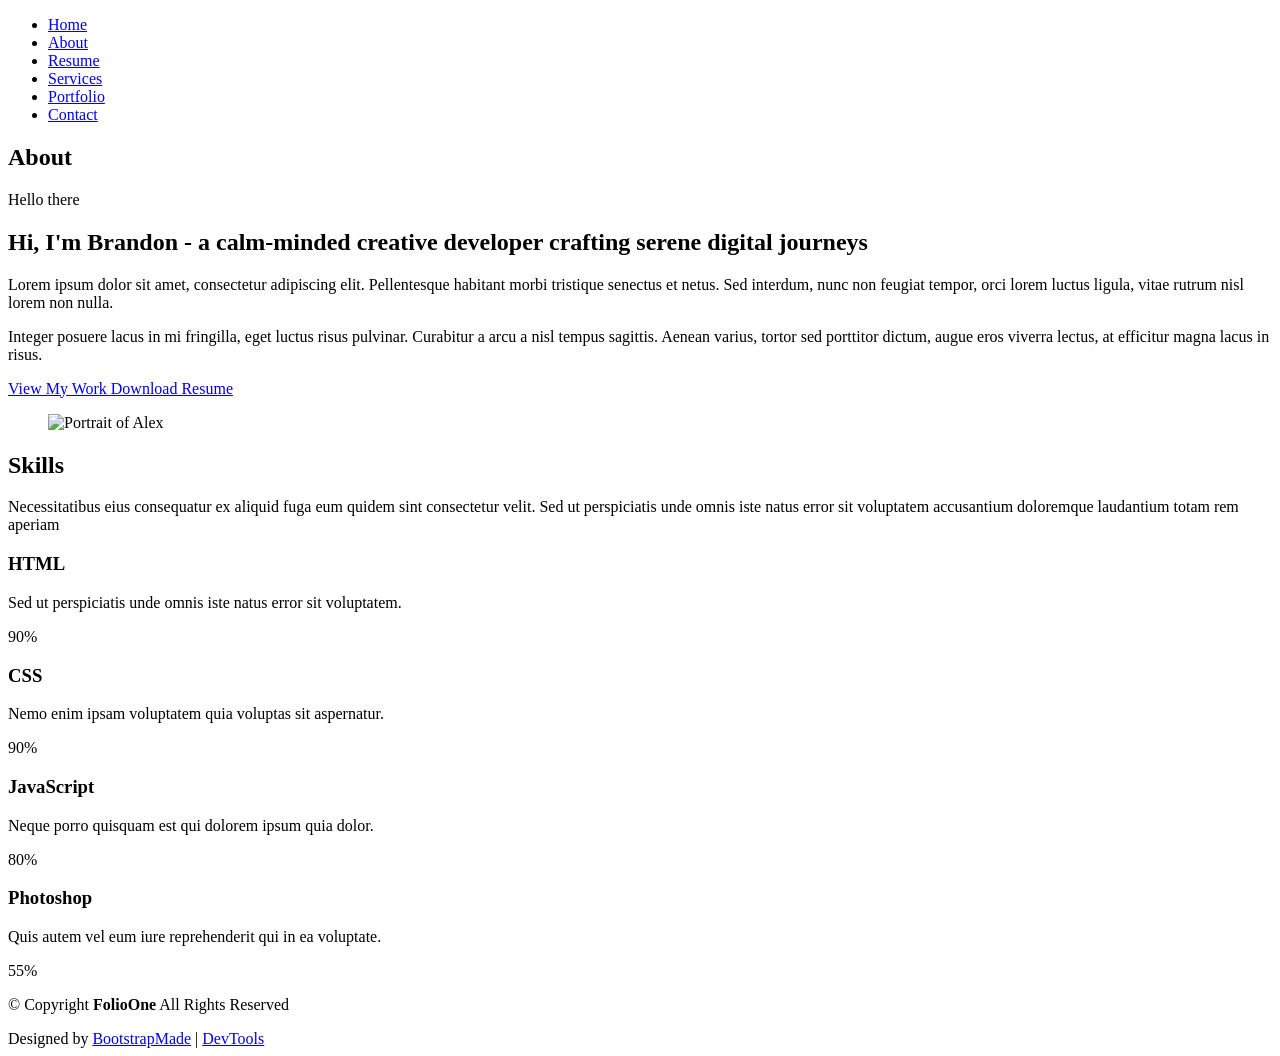
==== about.html @ fb16f042 "Main files" ====
<!DOCTYPE html>
<html lang="en">

<head>
  <meta charset="utf-8">
  <meta content="width=device-width, initial-scale=1.0" name="viewport">
  <title>About - FolioOne Bootstrap Template</title>
  <meta name="description" content="">
  <meta name="keywords" content="">

  <!-- Favicons -->
  <link href="assets/img/favicon.png" rel="icon">
  <link href="assets/img/apple-touch-icon.png" rel="apple-touch-icon">

  <!-- Fonts -->
  <link href="https://fonts.googleapis.com" rel="preconnect">
  <link href="https://fonts.gstatic.com" rel="preconnect" crossorigin>
  <link href="https://fonts.googleapis.com/css2?family=Roboto:ital,wght@0,100;0,300;0,400;0,500;0,700;0,900;1,100;1,300;1,400;1,500;1,700;1,900&family=Poppins:ital,wght@0,100;0,200;0,300;0,400;0,500;0,600;0,700;0,800;0,900;1,100;1,200;1,300;1,400;1,500;1,600;1,700;1,800;1,900&family=Raleway:ital,wght@0,100;0,200;0,300;0,400;0,500;0,600;0,700;0,800;0,900;1,100;1,200;1,300;1,400;1,500;1,600;1,700;1,800;1,900&display=swap" rel="stylesheet">

  <!-- Vendor CSS Files -->
  <link href="assets/vendor/bootstrap/css/bootstrap.min.css" rel="stylesheet">
  <link href="assets/vendor/bootstrap-icons/bootstrap-icons.css" rel="stylesheet">
  <link href="assets/vendor/aos/aos.css" rel="stylesheet">
  <link href="assets/vendor/swiper/swiper-bundle.min.css" rel="stylesheet">
  <link href="assets/vendor/glightbox/css/glightbox.min.css" rel="stylesheet">

  <!-- Main CSS File -->
  <link href="assets/css/main.css" rel="stylesheet">

  <!-- =======================================================
  * Template Name: FolioOne
  * Template URL: https://bootstrapmade.com/folioone-bootstrap-portfolio-website-template/
  * Updated: Aug 23 2025 with Bootstrap v5.3.7
  * Author: BootstrapMade.com
  * License: https://bootstrapmade.com/license/
  ======================================================== -->
</head>

<body class="about-page">

  <header id="header" class="header d-flex align-items-center light-background sticky-top">
    <div class="container position-relative d-flex align-items-center justify-content-between">

      <!-- <a href="index.html" class="logo d-flex align-items-center me-auto me-xl-0">
      <img src="assets/img/logo.webp" alt="">
      <h1 class="sitename">FolioOne</h1> 
    </a> -->

      <nav id="navmenu" class="navmenu">
        <ul>
          <li><a href="index.html">Home</a></li>
          <li><a href="about.html" class="active">About</a></li>
          <li><a href="resume.html">Resume</a></li>
          <li><a href="services.html">Services</a></li>
          <li><a href="portfolio.html">Portfolio</a></li>
          <li><a href="contact.html">Contact</a></li>
        </ul>
        <i class="mobile-nav-toggle d-xl-none bi bi-list"></i>
      </nav>

      <div class="header-social-links">
        <a href="#" class="twitter"><i class="bi bi-twitter-x"></i></a>
        <a href="#" class="facebook"><i class="bi bi-facebook"></i></a>
        <a href="#" class="instagram"><i class="bi bi-instagram"></i></a>
        <a href="#" class="linkedin"><i class="bi bi-linkedin"></i></a>
      </div>

    </div>
  </header>

  <main class="main">

    <!-- About Section -->
    <section id="about" class="about section">

      <!-- Section Title -->
      <div class="container section-title" data-aos="fade-up">
        <h2>About</h2>
      </div><!-- End Section Title -->

      <div class="container" data-aos="fade-up" data-aos-delay="100">

        <!-- Intro + Photo -->
        <div class="row align-items-center justify-content-between gy-5 mb-5">
          <div class="col-lg-7" data-aos="fade-right" data-aos-delay="150">
            <div class="intro-content">
              <span class="eyebrow">Hello there</span>
              <h2 class="headline">Hi, I'm Brandon - a calm-minded creative developer crafting serene digital journeys</h2>
              <p class="lead">
                Lorem ipsum dolor sit amet, consectetur adipiscing elit. Pellentesque habitant morbi tristique senectus et netus. Sed interdum, nunc non feugiat tempor, orci lorem luctus ligula, vitae rutrum nisl lorem non nulla.
              </p>
              <p>
                Integer posuere lacus in mi fringilla, eget luctus risus pulvinar. Curabitur a arcu a nisl tempus sagittis. Aenean varius, tortor sed porttitor dictum, augue eros viverra lectus, at efficitur magna lacus in risus.
              </p>

              <div class="cta-group">
                <a href="#portfolio" class="btn-ghost">
                  View My Work <i class="bi bi-arrow-up-right"></i>
                </a>
                <a href="#" class="link-underline">
                  Download Resume <i class="bi bi-download"></i>
                </a>
              </div>
            </div>
          </div>

          <div class="col-lg-5" data-aos="zoom-in" data-aos-delay="250">
            <figure class="profile-figure text-center text-lg-end">
              <img src="assets/img/profile/profile-square-11.webp" alt="Portrait of Alex" class="img-fluid profile-photo">
            </figure>
          </div>
        </div>
        <!-- End Intro + Photo -->
      </div>
    </section><!-- /About Section -->

    <!-- Skills Section -->
    <section id="skills" class="skills section">

      <!-- Section Title -->
      <div class="container section-title" data-aos="fade-up">
        <h2>Skills</h2>
        <p>Necessitatibus eius consequatur ex aliquid fuga eum quidem sint consectetur velit. Sed ut perspiciatis unde omnis iste natus error sit voluptatem accusantium doloremque laudantium totam rem aperiam</p>
      </div><!-- End Section Title -->

      <div class="container" data-aos="fade-up" data-aos-delay="100">

        <div class="row g-4 skills-animation">

          <div class="col-md-6 col-lg-3" data-aos="fade-up" data-aos-delay="100">
            <div class="skill-box">
              <h3>HTML</h3>
              <p>Sed ut perspiciatis unde omnis iste natus error sit voluptatem.</p>
              <span class="text-end d-block">90%</span>
              <div class="progress">
                <div class="progress-bar" role="progressbar" aria-valuenow="90" aria-valuemin="0" aria-valuemax="100"></div>
              </div>
            </div>
          </div>

          <div class="col-md-6 col-lg-3" data-aos="fade-up" data-aos-delay="200">
            <div class="skill-box">
              <h3>CSS</h3>
              <p>Nemo enim ipsam voluptatem quia voluptas sit aspernatur.</p>
              <span class="text-end d-block">90%</span>
              <div class="progress">
                <div class="progress-bar" role="progressbar" aria-valuenow="95" aria-valuemin="0" aria-valuemax="100"></div>
              </div>
            </div>
          </div>

          <div class="col-md-6 col-lg-3" data-aos="fade-up" data-aos-delay="300">
            <div class="skill-box">
              <h3>JavaScript</h3>
              <p>Neque porro quisquam est qui dolorem ipsum quia dolor.</p>
              <span class="text-end d-block">80%</span>
              <div class="progress">
                <div class="progress-bar" role="progressbar" aria-valuenow="80" aria-valuemin="0" aria-valuemax="100"></div>
              </div>
            </div>
          </div>

          <div class="col-md-6 col-lg-3" data-aos="fade-up" data-aos-delay="400">
            <div class="skill-box">
              <h3>Photoshop</h3>
              <p>Quis autem vel eum iure reprehenderit qui in ea voluptate.</p>
              <span class="text-end d-block">55%</span>
              <div class="progress">
                <div class="progress-bar" role="progressbar" aria-valuenow="55" aria-valuemin="0" aria-valuemax="100">
                </div>
              </div>
            </div>
          </div>

        </div>

      </div>

    </section><!-- /Skills Section -->
  </main>

  <footer id="footer" class="footer">

    <div class="container">
      <div class="copyright text-center ">
        <p>© <span>Copyright</span> <strong class="px-1 sitename">FolioOne</strong> <span>All Rights Reserved<br></span></p>
      </div>
      <div class="social-links d-flex justify-content-center">
        <a href=""><i class="bi bi-twitter-x"></i></a>
        <a href=""><i class="bi bi-facebook"></i></a>
        <a href=""><i class="bi bi-instagram"></i></a>
        <a href=""><i class="bi bi-linkedin"></i></a>
      </div>
      <div class="credits">
        <!-- All the links in the footer should remain intact. -->
        <!-- You can delete the links only if you've purchased the pro version. -->
        <!-- Licensing information: https://bootstrapmade.com/license/ -->
        <!-- Purchase the pro version with working PHP/AJAX contact form: [buy-url] -->
        Designed by <a href="https://bootstrapmade.com/">BootstrapMade</a> | <a href="https://bootstrapmade.com/tools/">DevTools</a>
      </div>
    </div>

  </footer>

  <!-- Scroll Top -->
  <a href="#" id="scroll-top" class="scroll-top d-flex align-items-center justify-content-center"><i class="bi bi-arrow-up-short"></i></a>

  <!-- Preloader -->
  <div id="preloader"></div>

  <!-- Vendor JS Files -->
  <script src="assets/vendor/bootstrap/js/bootstrap.bundle.min.js"></script>
  <script src="assets/vendor/php-email-form/validate.js"></script>
  <script src="assets/vendor/aos/aos.js"></script>
  <script src="assets/vendor/typed.js/typed.umd.js"></script>
  <script src="assets/vendor/waypoints/noframework.waypoints.js"></script>
  <script src="assets/vendor/purecounter/purecounter_vanilla.js"></script>
  <script src="assets/vendor/swiper/swiper-bundle.min.js"></script>
  <script src="assets/vendor/imagesloaded/imagesloaded.pkgd.min.js"></script>
  <script src="assets/vendor/isotope-layout/isotope.pkgd.min.js"></script>
  <script src="assets/vendor/glightbox/js/glightbox.min.js"></script>

  <!-- Main JS File -->
  <script src="assets/js/main.js"></script>

</body>

</html>
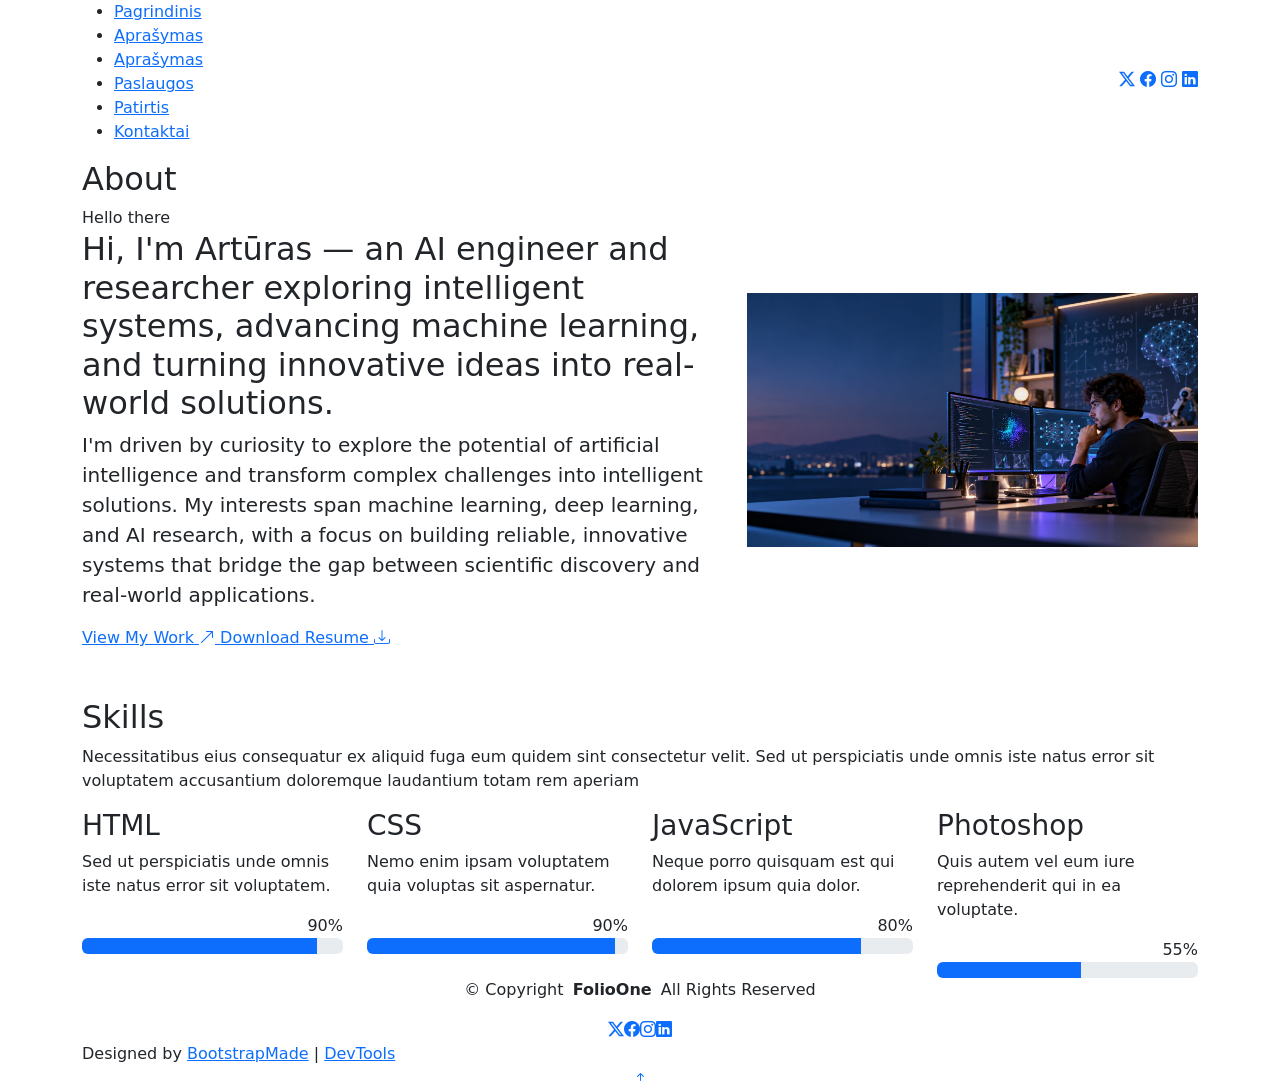
==== commit 95cc4d7c: "about page" ====
--- a/about.html
+++ b/about.html
@@ -48,12 +48,12 @@
 
       <nav id="navmenu" class="navmenu">
         <ul>
-          <li><a href="index.html">Home</a></li>
-          <li><a href="about.html" class="active">About</a></li>
-          <li><a href="resume.html">Resume</a></li>
-          <li><a href="services.html">Services</a></li>
-          <li><a href="portfolio.html">Portfolio</a></li>
-          <li><a href="contact.html">Contact</a></li>
+          <li><a href="index.html">Pagrindinis</a></li>
+          <li><a href="about.html" class="active">Aprašymas</a></li>
+          <li><a href="resume.html">Aprašymas</a></li>
+          <li><a href="services.html">Paslaugos</a></li>
+          <li><a href="portfolio.html">Patirtis</a></li>
+          <li><a href="contact.html">Kontaktai</a></li>
         </ul>
         <i class="mobile-nav-toggle d-xl-none bi bi-list"></i>
       </nav>
@@ -85,12 +85,11 @@
           <div class="col-lg-7" data-aos="fade-right" data-aos-delay="150">
             <div class="intro-content">
               <span class="eyebrow">Hello there</span>
-              <h2 class="headline">Hi, I'm Brandon - a calm-minded creative developer crafting serene digital journeys</h2>
+              <h2 class="headline">Hi, I'm Artūras — an AI engineer and researcher exploring intelligent systems, advancing machine learning, and turning innovative ideas into real-world solutions.</h2>
               <p class="lead">
-                Lorem ipsum dolor sit amet, consectetur adipiscing elit. Pellentesque habitant morbi tristique senectus et netus. Sed interdum, nunc non feugiat tempor, orci lorem luctus ligula, vitae rutrum nisl lorem non nulla.
+                I'm driven by curiosity to explore the potential of artificial intelligence and transform complex challenges into intelligent solutions. My interests span machine learning, deep learning, and AI research, with a focus on building reliable, innovative systems that bridge the gap between scientific discovery and real-world applications.
               </p>
               <p>
-                Integer posuere lacus in mi fringilla, eget luctus risus pulvinar. Curabitur a arcu a nisl tempus sagittis. Aenean varius, tortor sed porttitor dictum, augue eros viverra lectus, at efficitur magna lacus in risus.
               </p>
 
               <div class="cta-group">
@@ -106,7 +105,7 @@
 
           <div class="col-lg-5" data-aos="zoom-in" data-aos-delay="250">
             <figure class="profile-figure text-center text-lg-end">
-              <img src="assets/img/profile/profile-square-11.webp" alt="Portrait of Alex" class="img-fluid profile-photo">
+              <img src="/assets/img/profile/a127290f-d6c8-45a0-8082-aaf39cd51b80.png" alt="Portrait of Alex" class="img-fluid profile-photo">
             </figure>
           </div>
         </div>
--- a/assets/css/main.css
+++ b/assets/css/main.css
@@ -0,0 +1,2855 @@
+/**
+* Template Name: FolioOne
+* Template URL: https://bootstrapmade.com/folioone-bootstrap-portfolio-website-template/
+* Updated: Aug 23 2025 with Bootstrap v5.3.7
+* Author: BootstrapMade.com
+* License: https://bootstrapmade.com/license/
+*/
+
+/*--------------------------------------------------------------
+# Font & Color Variables
+# Help: https://bootstrapmade.com/color-system/
+--------------------------------------------------------------*/
+/* Fonts */
+:root {
+  --default-font: "Roboto",  system-ui, -apple-system, "Segoe UI", Roboto, "Helvetica Neue", Arial, "Noto Sans", "Liberation Sans", sans-serif, "Apple Color Emoji", "Segoe UI Emoji", "Segoe UI Symbol", "Noto Color Emoji";
+  --heading-font: "Raleway",  sans-serif;
+  --nav-font: "Poppins",  sans-serif;
+}
+
+/* Global Colors - The following color variables are used throughout the website. Updating them here will change the color scheme of the entire website */
+:root { 
+  --background-color: #101a20; /* Background color for the entire website, including individual sections */
+  --default-color: #e7f2f7; /* Default color used for the majority of the text content across the entire website */
+  --heading-color: #ffffff; /* Color for headings, subheadings and title throughout the website */
+  --accent-color: #1387c1; /* Accent color that represents your brand on the website. It's used for buttons, links, and other elements that need to stand out */
+  --surface-color: #141f26; /* The surface color is used as a background of boxed elements within sections, such as cards, icon boxes, or other elements that require a visual separation from the global background. */
+  --contrast-color: #ffffff; /* Contrast color for text, ensuring readability against backgrounds of accent, heading, or default colors. */
+}
+
+/* Nav Menu Colors - The following color variables are used specifically for the navigation menu. They are separate from the global colors to allow for more customization options */
+:root {
+  --nav-color: #ffffff;  /* The default color of the main navmenu links */
+  --nav-hover-color: #1387c1; /* Applied to main navmenu links when they are hovered over or active */
+  --nav-mobile-background-color: #213642; /* Used as the background color for mobile navigation menu */
+  --nav-dropdown-background-color: #051117; /* Used as the background color for dropdown items that appear when hovering over primary navigation items */
+  --nav-dropdown-color: #e7f2f7; /* Used for navigation links of the dropdown items in the navigation menu. */
+  --nav-dropdown-hover-color: #1387c1; /* Similar to --nav-hover-color, this color is applied to dropdown navigation links when they are hovered over. */
+}
+
+/* Color Presets - These classes override global colors when applied to any section or element, providing reuse of the sam color scheme. */
+
+.light-background {
+  --background-color: #142027;
+  --surface-color: #325264;
+}
+
+.dark-background {
+  --background-color: #0b1419;
+  --default-color: #ffffff;
+  --heading-color: #ffffff;
+  --surface-color: #252525;
+  --contrast-color: #ffffff;
+}
+
+/* Smooth scroll */
+:root {
+  scroll-behavior: smooth;
+}
+
+/*--------------------------------------------------------------
+# General Styling & Shared Classes
+--------------------------------------------------------------*/
+body {
+  color: var(--default-color);
+  background-color: var(--background-color);
+  font-family: var(--default-font);
+}
+
+a {
+  color: var(--accent-color);
+  text-decoration: none;
+  transition: 0.3s;
+}
+
+a:hover {
+  color: color-mix(in srgb, var(--accent-color), transparent 25%);
+  text-decoration: none;
+}
+
+h1,
+h2,
+h3,
+h4,
+h5,
+h6 {
+  color: var(--heading-color);
+  font-family: var(--heading-font);
+}
+
+/* PHP Email Form Messages
+------------------------------*/
+.php-email-form .error-message {
+  display: none;
+  background: #df1529;
+  color: #ffffff;
+  text-align: left;
+  padding: 15px;
+  margin-bottom: 24px;
+  font-weight: 600;
+}
+
+.php-email-form .sent-message {
+  display: none;
+  color: #ffffff;
+  background: #059652;
+  text-align: center;
+  padding: 15px;
+  margin-bottom: 24px;
+  font-weight: 600;
+}
+
+.php-email-form .loading {
+  display: none;
+  background: var(--surface-color);
+  text-align: center;
+  padding: 15px;
+  margin-bottom: 24px;
+}
+
+.php-email-form .loading:before {
+  content: "";
+  display: inline-block;
+  border-radius: 50%;
+  width: 24px;
+  height: 24px;
+  margin: 0 10px -6px 0;
+  border: 3px solid var(--accent-color);
+  border-top-color: var(--surface-color);
+  animation: php-email-form-loading 1s linear infinite;
+}
+
+@keyframes php-email-form-loading {
+  0% {
+    transform: rotate(0deg);
+  }
+
+  100% {
+    transform: rotate(360deg);
+  }
+}
+
+/*--------------------------------------------------------------
+# Global Header
+--------------------------------------------------------------*/
+.header {
+  --background-color: rgba(255, 255, 255, 0);
+  color: var(--default-color);
+  background-color: var(--background-color);
+  padding: 15px 0;
+  transition: all 0.5s;
+  z-index: 997;
+  border-bottom: 1px solid color-mix(in srgb, var(--default-color), transparent 92%);
+}
+
+.header .logo {
+  line-height: 1;
+}
+
+.header .logo img {
+  max-height: 36px;
+  margin-right: 8px;
+}
+
+.header .logo h1 {
+  font-size: 32px;
+  margin: 0;
+  font-weight: 400;
+  color: var(--heading-color);
+}
+
+.header .header-social-links {
+  padding-right: 15px;
+}
+
+.header .header-social-links a {
+  color: color-mix(in srgb, var(--default-color), transparent 40%);
+  padding-left: 6px;
+  display: inline-block;
+  transition: 0.3s;
+  font-size: 16px;
+}
+
+.header .header-social-links a:hover {
+  color: var(--default-color);
+}
+
+.header .header-social-links a i {
+  line-height: 0px;
+}
+
+@media (max-width: 1200px) {
+  .header .logo {
+    order: 1;
+  }
+
+  .header .header-social-links {
+    order: 2;
+  }
+
+  .header .navmenu {
+    order: 3;
+  }
+}
+
+/* Global Header on Scroll
+------------------------------*/
+.scrolled .header {
+  --background-color: rgba(16, 26, 32, 0.9);
+}
+
+/*--------------------------------------------------------------
+# Navigation Menu
+--------------------------------------------------------------*/
+/* Desktop Navigation */
+@media (min-width: 1200px) {
+  .navmenu {
+    padding: 0;
+  }
+
+  .navmenu ul {
+    margin: 0;
+    padding: 0;
+    display: flex;
+    list-style: none;
+    align-items: center;
+  }
+
+  .navmenu li {
+    position: relative;
+  }
+
+  .navmenu>ul>li {
+    white-space: nowrap;
+    padding: 15px 28px 15px 0;
+  }
+
+  .navmenu>ul>li:last-child {
+    padding-right: 0;
+  }
+
+  .navmenu a,
+  .navmenu a:focus {
+    color: var(--nav-color);
+    font-size: 15px;
+    padding: 0 2px;
+    font-family: var(--nav-font);
+    font-weight: 400;
+    display: flex;
+    align-items: center;
+    justify-content: space-between;
+    white-space: nowrap;
+    transition: 0.3s;
+    position: relative;
+  }
+
+  .navmenu a i,
+  .navmenu a:focus i {
+    font-size: 12px;
+    line-height: 0;
+    margin-left: 5px;
+    transition: 0.3s;
+  }
+
+  .navmenu>ul>li>a:before {
+    content: "";
+    position: absolute;
+    height: 2px;
+    bottom: -6px;
+    left: 0;
+    background-color: var(--nav-hover-color);
+    visibility: hidden;
+    width: 0px;
+    transition: all 0.3s ease-in-out 0s;
+  }
+
+  .navmenu a:hover:before,
+  .navmenu li:hover>a:before,
+  .navmenu .active:before {
+    visibility: visible;
+    width: 25px;
+  }
+
+  .navmenu li:hover>a,
+  .navmenu .active,
+  .navmenu .active:focus {
+    color: var(--nav-hover-color);
+  }
+
+  .navmenu .dropdown ul {
+    margin: 0;
+    padding: 10px 0;
+    background: var(--nav-dropdown-background-color);
+    display: block;
+    position: absolute;
+    visibility: hidden;
+    left: -5px;
+    top: 130%;
+    opacity: 0;
+    transition: 0.3s;
+    border-radius: 4px;
+    z-index: 99;
+    box-shadow: 0px 0px 30px rgba(0, 0, 0, 0.1);
+  }
+
+  .navmenu .dropdown ul li {
+    min-width: 200px;
+  }
+
+  .navmenu .dropdown ul a {
+    padding: 10px 20px;
+    font-size: 15px;
+    text-transform: none;
+    color: var(--nav-dropdown-color);
+  }
+
+  .navmenu .dropdown ul a i {
+    font-size: 12px;
+  }
+
+  .navmenu .dropdown ul a:hover,
+  .navmenu .dropdown ul .active:hover,
+  .navmenu .dropdown ul li:hover>a {
+    color: var(--nav-dropdown-hover-color);
+  }
+
+  .navmenu .dropdown:hover>ul {
+    opacity: 1;
+    top: 100%;
+    visibility: visible;
+  }
+
+  .navmenu .dropdown .dropdown ul {
+    top: 0;
+    left: -90%;
+    visibility: hidden;
+  }
+
+  .navmenu .dropdown .dropdown:hover>ul {
+    opacity: 1;
+    top: 0;
+    left: -100%;
+    visibility: visible;
+  }
+}
+
+/* Mobile Navigation */
+@media (max-width: 1199px) {
+  .mobile-nav-toggle {
+    color: var(--nav-color);
+    font-size: 28px;
+    line-height: 0;
+    margin-right: 10px;
+    cursor: pointer;
+    transition: color 0.3s;
+  }
+
+  .navmenu {
+    padding: 0;
+    z-index: 9997;
+  }
+
+  .navmenu ul {
+    display: none;
+    list-style: none;
+    position: absolute;
+    inset: 60px 20px 20px 20px;
+    padding: 10px 0;
+    margin: 0;
+    border-radius: 6px;
+    background-color: var(--nav-mobile-background-color);
+    border: 1px solid color-mix(in srgb, var(--default-color), transparent 90%);
+    box-shadow: none;
+    overflow-y: auto;
+    transition: 0.3s;
+    z-index: 9998;
+  }
+
+  .navmenu a,
+  .navmenu a:focus {
+    color: var(--nav-dropdown-color);
+    padding: 10px 20px;
+    font-family: var(--nav-font);
+    font-size: 17px;
+    font-weight: 500;
+    display: flex;
+    align-items: center;
+    justify-content: space-between;
+    white-space: nowrap;
+    transition: 0.3s;
+  }
+
+  .navmenu a i,
+  .navmenu a:focus i {
+    font-size: 12px;
+    line-height: 0;
+    margin-left: 5px;
+    width: 30px;
+    height: 30px;
+    display: flex;
+    align-items: center;
+    justify-content: center;
+    border-radius: 50%;
+    transition: 0.3s;
+    background-color: color-mix(in srgb, var(--accent-color), transparent 90%);
+  }
+
+  .navmenu a i:hover,
+  .navmenu a:focus i:hover {
+    background-color: var(--accent-color);
+    color: var(--contrast-color);
+  }
+
+  .navmenu a:hover,
+  .navmenu .active,
+  .navmenu .active:focus {
+    color: var(--nav-dropdown-hover-color);
+  }
+
+  .navmenu .active i,
+  .navmenu .active:focus i {
+    background-color: var(--accent-color);
+    color: var(--contrast-color);
+    transform: rotate(180deg);
+  }
+
+  .navmenu .dropdown ul {
+    position: static;
+    display: none;
+    z-index: 99;
+    padding: 10px 0;
+    margin: 10px 20px;
+    background-color: var(--nav-dropdown-background-color);
+    transition: all 0.5s ease-in-out;
+  }
+
+  .navmenu .dropdown ul ul {
+    background-color: rgba(33, 37, 41, 0.1);
+  }
+
+  .navmenu .dropdown>.dropdown-active {
+    display: block;
+    background-color: rgba(33, 37, 41, 0.03);
+  }
+
+  .mobile-nav-active {
+    overflow: hidden;
+  }
+
+  .mobile-nav-active .mobile-nav-toggle {
+    color: #fff;
+    position: absolute;
+    font-size: 32px;
+    top: 15px;
+    right: 15px;
+    margin-right: 0;
+    z-index: 9999;
+  }
+
+  .mobile-nav-active .navmenu {
+    position: fixed;
+    overflow: hidden;
+    inset: 0;
+    background: rgba(33, 37, 41, 0.8);
+    transition: 0.3s;
+  }
+
+  .mobile-nav-active .navmenu>ul {
+    display: block;
+  }
+}
+
+/*--------------------------------------------------------------
+# Global Footer
+--------------------------------------------------------------*/
+.footer {
+  color: var(--default-color);
+  background-color: var(--background-color);
+  font-size: 14px;
+  padding: 40px 0;
+  position: relative;
+  border-top: 1px solid color-mix(in srgb, var(--default-color), transparent 92%);
+}
+
+.footer .copyright p {
+  margin-bottom: 0;
+}
+
+.footer .social-links {
+  margin-top: 20px;
+}
+
+.footer .social-links a {
+  display: flex;
+  align-items: center;
+  justify-content: center;
+  width: 40px;
+  height: 40px;
+  border-radius: 50%;
+  border: 1px solid color-mix(in srgb, var(--default-color), transparent 50%);
+  font-size: 16px;
+  color: color-mix(in srgb, var(--default-color), transparent 50%);
+  margin: 0 5px;
+  transition: 0.3s;
+}
+
+.footer .social-links a:hover {
+  color: var(--accent-color);
+  border-color: var(--accent-color);
+}
+
+.footer .credits {
+  margin-top: 10px;
+  font-size: 13px;
+  text-align: center;
+}
+
+/*--------------------------------------------------------------
+# Preloader
+--------------------------------------------------------------*/
+#preloader {
+  position: fixed;
+  inset: 0;
+  z-index: 9999;
+  overflow: hidden;
+  background-color: var(--background-color);
+  transition: all 0.6s ease-out;
+  width: 100%;
+  height: 100vh;
+}
+
+#preloader:before,
+#preloader:after {
+  content: "";
+  position: absolute;
+  border: 4px solid var(--accent-color);
+  border-radius: 50%;
+  animation: animate-preloader 2s cubic-bezier(0, 0.2, 0.8, 1) infinite;
+}
+
+#preloader:after {
+  animation-delay: -0.5s;
+}
+
+@keyframes animate-preloader {
+  0% {
+    width: 10px;
+    height: 10px;
+    top: calc(50% - 5px);
+    left: calc(50% - 5px);
+    opacity: 1;
+  }
+
+  100% {
+    width: 72px;
+    height: 72px;
+    top: calc(50% - 36px);
+    left: calc(50% - 36px);
+    opacity: 0;
+  }
+}
+
+/*--------------------------------------------------------------
+# Scroll Top Button
+--------------------------------------------------------------*/
+.scroll-top {
+  position: fixed;
+  visibility: hidden;
+  opacity: 0;
+  right: 15px;
+  bottom: -15px;
+  z-index: 99999;
+  background-color: var(--accent-color);
+  width: 44px;
+  height: 44px;
+  border-radius: 50px;
+  transition: all 0.4s;
+}
+
+.scroll-top i {
+  font-size: 24px;
+  color: var(--contrast-color);
+  line-height: 0;
+}
+
+.scroll-top:hover {
+  background-color: color-mix(in srgb, var(--accent-color), transparent 20%);
+  color: var(--contrast-color);
+}
+
+.scroll-top.active {
+  visibility: visible;
+  opacity: 1;
+  bottom: 15px;
+}
+
+/*--------------------------------------------------------------
+# Disable aos animation delay on mobile devices
+--------------------------------------------------------------*/
+@media screen and (max-width: 768px) {
+  [data-aos-delay] {
+    transition-delay: 0 !important;
+  }
+}
+
+/*--------------------------------------------------------------
+# Global Page Titles & Breadcrumbs
+--------------------------------------------------------------*/
+.page-title {
+  color: var(--default-color);
+  background-color: var(--background-color);
+  position: relative;
+}
+
+.page-title .heading {
+  padding: 80px 0;
+  border-top: 1px solid color-mix(in srgb, var(--default-color), transparent 90%);
+}
+
+.page-title .heading h1 {
+  font-size: 38px;
+  font-weight: 700;
+}
+
+.page-title nav {
+  background-color: color-mix(in srgb, var(--default-color), transparent 96%);
+  padding: 20px 0;
+}
+
+.page-title nav ol {
+  display: flex;
+  flex-wrap: wrap;
+  list-style: none;
+  padding: 0;
+  margin: 0;
+  font-size: 16px;
+  font-weight: 400;
+}
+
+.page-title nav ol li+li {
+  padding-left: 10px;
+}
+
+.page-title nav ol li+li::before {
+  content: "/";
+  display: inline-block;
+  padding-right: 10px;
+  color: color-mix(in srgb, var(--default-color), transparent 70%);
+}
+
+/*--------------------------------------------------------------
+# Global Sections
+--------------------------------------------------------------*/
+section,
+.section {
+  color: var(--default-color);
+  background-color: var(--background-color);
+  padding: 60px 0;
+  scroll-margin-top: 100px;
+  overflow: clip;
+}
+
+@media (max-width: 1199px) {
+
+  section,
+  .section {
+    scroll-margin-top: 66px;
+  }
+}
+
+/*--------------------------------------------------------------
+# Global Section Titles
+--------------------------------------------------------------*/
+.section-title {
+  text-align: center;
+  padding-bottom: 60px;
+  position: relative;
+}
+
+.section-title h2 {
+  font-size: 3.5rem;
+  font-weight: 400;
+  line-height: 1.2;
+  color: var(--heading-color);
+  margin-bottom: 1.5rem;
+  letter-spacing: -1px;
+}
+
+@media (max-width: 768px) {
+  .section-title h2 {
+    font-size: 2.5rem;
+  }
+}
+
+.section-title p {
+  font-size: 1.125rem;
+  line-height: 1.8;
+  color: color-mix(in srgb, var(--default-color), transparent 25%);
+  max-width: 900px;
+  margin: 0 auto;
+  text-wrap: balance;
+}
+
+/*--------------------------------------------------------------
+# Hero Section
+--------------------------------------------------------------*/
+.hero {
+  padding: 80px 0;
+  min-height: 100vh;
+  display: flex;
+  align-items: center;
+}
+
+.hero .hero-content h1 {
+  font-size: 3.5rem;
+  font-weight: 700;
+  margin-bottom: 1rem;
+  line-height: 1.2;
+}
+
+.hero .hero-content h1 .highlight {
+  color: var(--accent-color);
+  position: relative;
+}
+
+.hero .hero-content h1 .highlight::after {
+  content: "";
+  position: absolute;
+  bottom: 0;
+  left: 0;
+  width: 100%;
+  height: 3px;
+  background: linear-gradient(90deg, var(--accent-color), color-mix(in srgb, var(--accent-color), transparent 50%));
+  border-radius: 2px;
+}
+
+@media (max-width: 768px) {
+  .hero .hero-content h1 {
+    font-size: 2.5rem;
+  }
+}
+
+.hero .hero-content h2 {
+  font-size: 1.5rem;
+  font-weight: 400;
+  margin-bottom: 2rem;
+  color: color-mix(in srgb, var(--default-color), transparent 20%);
+}
+
+.hero .hero-content h2 .typed {
+  color: var(--accent-color);
+  font-weight: 600;
+}
+
+@media (max-width: 768px) {
+  .hero .hero-content h2 {
+    font-size: 1.25rem;
+  }
+}
+
+.hero .hero-content p {
+  font-size: 1.1rem;
+  line-height: 1.6;
+  margin-bottom: 2.5rem;
+  color: color-mix(in srgb, var(--default-color), transparent 30%);
+}
+
+.hero .hero-actions {
+  display: flex;
+  gap: 1rem;
+  margin-bottom: 3rem;
+}
+
+.hero .hero-actions .btn {
+  padding: 12px 30px;
+  border-radius: 50px;
+  font-weight: 600;
+  text-decoration: none;
+  transition: all 0.3s ease;
+  border: 2px solid;
+}
+
+.hero .hero-actions .btn.btn-primary {
+  background: var(--accent-color);
+  color: var(--contrast-color);
+  border-color: var(--accent-color);
+}
+
+.hero .hero-actions .btn.btn-primary:hover {
+  background: color-mix(in srgb, var(--accent-color), black 15%);
+  border-color: color-mix(in srgb, var(--accent-color), black 15%);
+  transform: translateY(-2px);
+}
+
+.hero .hero-actions .btn.btn-outline {
+  background: transparent;
+  color: var(--accent-color);
+  border-color: var(--accent-color);
+}
+
+.hero .hero-actions .btn.btn-outline:hover {
+  transform: translateY(-2px);
+}
+
+@media (max-width: 576px) {
+  .hero .hero-actions {
+    flex-direction: column;
+  }
+
+  .hero .hero-actions .btn {
+    text-align: center;
+  }
+}
+
+.hero .social-links {
+  display: flex;
+  gap: 1rem;
+}
+
+.hero .social-links a {
+  width: 45px;
+  height: 45px;
+  background: var(--surface-color);
+  border-radius: 50%;
+  display: flex;
+  align-items: center;
+  justify-content: center;
+  color: var(--default-color);
+  font-size: 1.2rem;
+  transition: all 0.3s ease;
+}
+
+.hero .social-links a:hover {
+  background: var(--accent-color);
+  color: var(--contrast-color);
+  transform: translateY(-3px);
+  box-shadow: 0 8px 25px color-mix(in srgb, var(--accent-color), transparent 70%);
+}
+
+.hero .hero-image {
+  position: relative;
+}
+
+.hero .hero-image .image-wrapper {
+  position: relative;
+  max-width: 450px;
+  margin: 0 auto;
+}
+
+.hero .hero-image .image-wrapper img {
+  border-radius: 20px;
+  box-shadow: 0 5px 15px color-mix(in srgb, var(--default-color), transparent 95%);
+  transition: transform 0.3s ease;
+}
+
+.hero .hero-image .image-wrapper img:hover {
+  transform: scale(1.02);
+}
+
+.hero .hero-image .floating-elements {
+  position: absolute;
+  top: 0;
+  left: 0;
+  right: 0;
+  bottom: 0;
+  pointer-events: none;
+}
+
+.hero .hero-image .floating-elements .floating-card {
+  position: absolute;
+  background: var(--surface-color);
+  padding: 15px 20px;
+  border-radius: 15px;
+  box-shadow: 0 10px 30px color-mix(in srgb, var(--default-color), transparent 90%);
+  display: flex;
+  align-items: center;
+  gap: 10px;
+  font-weight: 600;
+  animation: float 3s ease-in-out infinite;
+}
+
+.hero .hero-image .floating-elements .floating-card i {
+  font-size: 1.5rem;
+  color: var(--accent-color);
+}
+
+.hero .hero-image .floating-elements .floating-card.design {
+  top: 10%;
+  right: -10%;
+  animation-delay: 0s;
+}
+
+.hero .hero-image .floating-elements .floating-card.code {
+  bottom: 30%;
+  left: -15%;
+  animation-delay: 1s;
+}
+
+.hero .hero-image .floating-elements .floating-card.creativity {
+  top: 60%;
+  right: -5%;
+  animation-delay: 2s;
+}
+
+@media (max-width: 992px) {
+  .hero .hero-image .floating-elements .floating-card {
+    display: none;
+  }
+}
+
+@keyframes float {
+
+  0%,
+  100% {
+    transform: translateY(0px);
+  }
+
+  50% {
+    transform: translateY(-10px);
+  }
+}
+
+@media (max-width: 992px) {
+  .hero .hero-content {
+    text-align: center;
+    margin-bottom: 3rem;
+  }
+}
+
+/*--------------------------------------------------------------
+# About Section
+--------------------------------------------------------------*/
+.about .intro-content .eyebrow {
+  display: inline-block;
+  letter-spacing: 0.12em;
+  text-transform: uppercase;
+  font-size: 12px;
+  color: color-mix(in srgb, var(--default-color), transparent 40%);
+  margin-bottom: 16px;
+}
+
+.about .intro-content .headline {
+  font-family: var(--heading-font);
+  font-weight: 300;
+  line-height: 1.2;
+  font-size: clamp(28px, 4vw, 44px);
+  margin: 0 0 24px 0;
+}
+
+.about .intro-content .lead {
+  font-size: 18px;
+  line-height: 1.8;
+  color: color-mix(in srgb, var(--default-color), transparent 10%);
+  margin-bottom: 24px;
+}
+
+.about .intro-content p {
+  line-height: 1.8;
+  margin-bottom: 24px;
+  color: color-mix(in srgb, var(--default-color), transparent 5%);
+}
+
+.about .intro-content .cta-group {
+  display: flex;
+  gap: 24px;
+  align-items: center;
+  margin-top: 24px;
+}
+
+.about .intro-content .cta-group .btn-ghost {
+  display: inline-flex;
+  align-items: center;
+  gap: 8px;
+  padding: 12px 18px;
+  border-radius: 6px;
+  color: var(--accent-color);
+  background: color-mix(in srgb, var(--accent-color), transparent 92%);
+  border: 1px solid color-mix(in srgb, var(--accent-color), transparent 70%);
+  transition: 0.3s ease-in-out;
+}
+
+.about .intro-content .cta-group .btn-ghost:hover,
+.about .intro-content .cta-group .btn-ghost:focus {
+  color: var(--contrast-color);
+  background: var(--accent-color);
+  border-color: var(--accent-color);
+  outline: none;
+  box-shadow: 0 0 0 3px color-mix(in srgb, var(--accent-color), transparent 70%);
+}
+
+.about .intro-content .cta-group .link-underline {
+  display: inline-flex;
+  align-items: center;
+  gap: 8px;
+  position: relative;
+  color: var(--accent-color);
+  padding-bottom: 4px;
+  transition: 0.3s ease-in-out;
+}
+
+.about .intro-content .cta-group .link-underline::after {
+  content: "";
+  position: absolute;
+  left: 0;
+  right: 0;
+  bottom: 0;
+  height: 1px;
+  background: color-mix(in srgb, var(--accent-color), transparent 40%);
+  transform: scaleX(0.4);
+  transform-origin: left;
+  transition: 0.3s ease-in-out;
+}
+
+.about .intro-content .cta-group .link-underline:hover,
+.about .intro-content .cta-group .link-underline:focus {
+  color: color-mix(in srgb, var(--accent-color), transparent 10%);
+  outline: none;
+}
+
+.about .intro-content .cta-group .link-underline:hover::after,
+.about .intro-content .cta-group .link-underline:focus::after {
+  transform: scaleX(1);
+}
+
+.about .profile-figure {
+  margin: 0;
+}
+
+.about .profile-figure .profile-photo {
+  width: 88%;
+  max-width: 440px;
+  border-radius: 18px;
+  box-shadow: 0 10px 30px color-mix(in srgb, var(--default-color), transparent 92%);
+  transform: translateY(0);
+  transition: transform 0.3s ease-in-out;
+}
+
+.about .profile-figure .profile-caption {
+  margin-top: 24px;
+  display: flex;
+  align-items: center;
+  justify-content: center;
+}
+
+.about .profile-figure .profile-caption .meta {
+  font-size: 14px;
+  color: color-mix(in srgb, var(--default-color), transparent 20%);
+}
+
+.about .profile-figure .profile-caption .meta .funfact {
+  font-size: 13px;
+  margin-top: 4px;
+  color: color-mix(in srgb, var(--default-color), transparent 35%);
+}
+
+.about .profile-figure:hover .profile-photo {
+  transform: translateY(-4px);
+}
+
+.about .skill-item {
+  padding: 24px;
+  border-radius: 6px;
+  transition: 0.3s ease-in-out;
+  background: color-mix(in srgb, var(--surface-color), var(--accent-color) 2%);
+  border: 1px solid color-mix(in srgb, var(--default-color), transparent 88%);
+  height: 100%;
+}
+
+.about .skill-item i {
+  font-size: 24px;
+  color: var(--accent-color);
+  margin-bottom: 16px;
+  display: inline-block;
+}
+
+.about .skill-item h3 {
+  font-size: 16px;
+  margin-bottom: 6px;
+  font-weight: 500;
+}
+
+.about .skill-item p {
+  margin: 0;
+  font-size: 14px;
+  color: color-mix(in srgb, var(--default-color), transparent 25%);
+}
+
+.about .skill-item:hover {
+  transform: translateY(-3px);
+  border-color: color-mix(in srgb, var(--accent-color), transparent 60%);
+  box-shadow: 0 10px 30px color-mix(in srgb, var(--default-color), transparent 92%);
+}
+
+.about .timeline-item {
+  position: relative;
+  padding-left: 26px;
+}
+
+.about .timeline-item time {
+  display: inline-block;
+  font-size: 12px;
+  letter-spacing: 0.08em;
+  text-transform: uppercase;
+  color: color-mix(in srgb, var(--default-color), transparent 45%);
+  margin-bottom: 6px;
+}
+
+.about .timeline-item h4 {
+  font-size: 18px;
+  font-weight: 400;
+  margin: 0 0 6px;
+}
+
+.about .timeline-item p {
+  font-size: 14px;
+  color: color-mix(in srgb, var(--default-color), transparent 25%);
+  margin: 0;
+}
+
+.about .timeline-item .dot {
+  position: absolute;
+  left: 0;
+  top: 4px;
+  width: 10px;
+  height: 10px;
+  border-radius: 50%;
+  background: var(--accent-color);
+  box-shadow: 0 0 0 6px color-mix(in srgb, var(--accent-color), transparent 80%);
+}
+
+.about .personal-quote {
+  padding: 24px 0;
+}
+
+.about .personal-quote p {
+  font-family: var(--heading-font);
+  font-weight: 300;
+  font-size: clamp(20px, 3vw, 28px);
+  line-height: 1.5;
+  color: color-mix(in srgb, var(--default-color), transparent 5%);
+  margin: 0 auto;
+  max-width: 800px;
+}
+
+.about .fact-pill {
+  display: flex;
+  align-items: center;
+  justify-content: center;
+  gap: 10px;
+  padding: 10px 14px;
+  border-radius: 999px;
+  border: 1px solid color-mix(in srgb, var(--default-color), transparent 85%);
+  background: var(--surface-color);
+  color: color-mix(in srgb, var(--default-color), transparent 10%);
+  transition: 0.3s ease-in-out;
+}
+
+.about .fact-pill i {
+  color: var(--accent-color);
+}
+
+.about .fact-pill span {
+  font-size: 14px;
+}
+
+.about .fact-pill:hover {
+  transform: translateY(-2px);
+  border-color: color-mix(in srgb, var(--accent-color), transparent 60%);
+  box-shadow: 0 10px 30px color-mix(in srgb, var(--default-color), transparent 92%);
+}
+
+.about .fact-pill:focus-within {
+  box-shadow: 0 0 0 3px color-mix(in srgb, var(--accent-color), transparent 70%);
+}
+
+@media (max-width: 992px) {
+  .about .profile-figure {
+    text-align: center !important;
+  }
+
+  .about .profile-figure .profile-photo {
+    width: 72%;
+  }
+
+  .about .intro-content .cta-group {
+    flex-wrap: wrap;
+  }
+}
+
+@media (max-width: 576px) {
+  .about .profile-figure .profile-photo {
+    width: 100%;
+  }
+}
+
+/*--------------------------------------------------------------
+# Skills Section
+--------------------------------------------------------------*/
+.skills .skill-box {
+  background-color: var(--surface-color);
+  padding: 2rem;
+  border-radius: 8px;
+  box-shadow: 0 0 20px rgba(0, 0, 0, 0.05);
+}
+
+.skills .skill-box h3 {
+  font-size: 1.2rem;
+  margin-bottom: 1rem;
+  font-weight: 600;
+}
+
+.skills .skill-box p {
+  font-size: 0.9rem;
+  margin-bottom: 0.8rem;
+  opacity: 0.6;
+}
+
+.skills .skill-box .progress {
+  background-color: color-mix(in srgb, var(--accent-color), transparent 85%);
+  border-radius: 50px;
+  height: 8px;
+  margin-top: 5px;
+  overflow: hidden;
+}
+
+.skills .skill-box .progress .progress-bar {
+  background-color: var(--accent-color);
+  height: 100%;
+  position: relative;
+  border-radius: 50px;
+  transition: 0.9s;
+  width: 1px;
+}
+
+/*--------------------------------------------------------------
+# Stats Section
+--------------------------------------------------------------*/
+.stats .avatars {
+  position: relative;
+}
+
+.stats .avatars img {
+  width: 60px;
+  height: 60px;
+  border: 3px solid var(--accent-color);
+  margin-right: -15px;
+  transition: transform 0.3s ease;
+}
+
+.stats .avatars img:hover {
+  transform: translateY(-5px);
+  z-index: 2;
+}
+
+.stats .counters h2 {
+  color: var(--heading-color);
+  font-size: 48px;
+  font-weight: 700;
+  margin-bottom: 10px;
+}
+
+.stats .counters h2 span {
+  display: inline-block;
+}
+
+.stats .counters p {
+  color: var(--default-color);
+  font-size: 18px;
+  margin: 0;
+  opacity: 0.9;
+}
+
+@media (max-width: 991px) {
+  .stats .row {
+    text-align: center;
+  }
+
+  .stats .avatars {
+    justify-content: center;
+    margin-bottom: 40px;
+  }
+
+  .stats .counters h2 {
+    font-size: 36px;
+  }
+
+  .stats .counters p {
+    font-size: 16px;
+  }
+
+  .stats .counters .col-md-4 {
+    margin-bottom: 30px;
+  }
+
+  .stats .counters .col-md-4:last-child {
+    margin-bottom: 0;
+  }
+}
+
+@media (max-width: 576px) {
+  .stats {
+    padding: 60px 0;
+  }
+
+  .stats .avatars {
+    flex-wrap: wrap;
+    justify-content: center;
+  }
+
+  .stats .avatars img {
+    margin: 0 -8px;
+  }
+}
+
+/*--------------------------------------------------------------
+# Testimonials Section
+--------------------------------------------------------------*/
+.testimonials .testimonials-carousel,
+.testimonials .testimonials-slider {
+  overflow: hidden;
+}
+
+.testimonials .testimonial-item .testimonial-content {
+  border-left: 3px solid var(--accent-color);
+  padding-left: 30px;
+}
+
+.testimonials .testimonial-item .testimonial-img {
+  border-radius: 50%;
+  border: 4px solid var(--background-color);
+  margin: 0 auto;
+}
+
+.testimonials .testimonial-item h3 {
+  font-size: 20px;
+  font-weight: bold;
+  margin: 10px 0 5px 0;
+}
+
+.testimonials .testimonial-item h4 {
+  font-size: 14px;
+  color: color-mix(in srgb, var(--default-color), transparent 40%);
+  margin: 0 0 10px 0;
+}
+
+.testimonials .testimonial-item .stars i {
+  color: #ffc107;
+  margin: 0 1px;
+}
+
+.testimonials .testimonial-item .quote-icon-left,
+.testimonials .testimonial-item .quote-icon-right {
+  color: color-mix(in srgb, var(--accent-color), transparent 50%);
+  font-size: 26px;
+  line-height: 0;
+}
+
+.testimonials .testimonial-item .quote-icon-left {
+  display: inline-block;
+  left: -5px;
+  position: relative;
+}
+
+.testimonials .testimonial-item .quote-icon-right {
+  display: inline-block;
+  right: -5px;
+  position: relative;
+  top: 10px;
+  transform: scale(-1, -1);
+}
+
+.testimonials .testimonial-item p {
+  font-style: italic;
+}
+
+.testimonials .swiper-wrapper {
+  height: auto;
+}
+
+.testimonials .swiper-pagination {
+  margin-top: 30px;
+  position: relative;
+}
+
+.testimonials .swiper-pagination .swiper-pagination-bullet {
+  width: 12px;
+  height: 12px;
+  background-color: color-mix(in srgb, var(--default-color), transparent 85%);
+  opacity: 1;
+}
+
+.testimonials .swiper-pagination .swiper-pagination-bullet-active {
+  background-color: var(--accent-color);
+}
+
+/*--------------------------------------------------------------
+# Resume Section
+--------------------------------------------------------------*/
+.resume .resume-item {
+  margin-bottom: 3rem;
+}
+
+.resume .resume-item .resume-title {
+  font-size: 1.75rem;
+  font-weight: 700;
+  margin-bottom: 1.5rem;
+  padding-bottom: 1.5rem;
+  position: relative;
+  color: var(--heading-color);
+}
+
+.resume .resume-item .resume-title::after {
+  content: "";
+  position: absolute;
+  display: block;
+  width: 50px;
+  height: 3px;
+  background: var(--accent-color);
+  bottom: 0;
+  left: 0;
+}
+
+.resume .resume-item .resume-content {
+  padding-left: 1.25rem;
+  border-left: 2px solid color-mix(in srgb, var(--accent-color), transparent 85%);
+}
+
+.resume .resume-item article {
+  position: relative;
+  margin-bottom: 2.5rem;
+}
+
+.resume .resume-item article::before {
+  content: "";
+  position: absolute;
+  width: 16px;
+  height: 16px;
+  border-radius: 50%;
+  left: -1.8rem;
+  top: 0.25rem;
+  background: var(--background-color);
+  border: 2px solid var(--accent-color);
+}
+
+.resume .resume-item article h4 {
+  font-size: 1.25rem;
+  font-weight: 600;
+  margin-bottom: 0.5rem;
+  color: var(--heading-color);
+}
+
+.resume .resume-item article h5 {
+  font-size: 1rem;
+  background: color-mix(in srgb, var(--accent-color), transparent 92%);
+  padding: 0.375rem 0.75rem;
+  display: inline-block;
+  font-weight: 600;
+  margin: 0.5rem 0;
+  color: var(--accent-color);
+  border-radius: 4px;
+}
+
+.resume .resume-item article .institution,
+.resume .resume-item article .company {
+  font-size: 1rem;
+  margin-bottom: 1rem;
+  color: color-mix(in srgb, var(--default-color), transparent 25%);
+}
+
+.resume .resume-item article p {
+  margin-bottom: 1rem;
+}
+
+.resume .resume-item article ul {
+  padding-left: 1.25rem;
+  margin-bottom: 0;
+}
+
+.resume .resume-item article ul li {
+  padding-bottom: 0.75rem;
+  position: relative;
+}
+
+.resume .resume-item article ul li:last-child {
+  padding-bottom: 0;
+}
+
+.resume .skill-item {
+  margin-bottom: 2rem;
+}
+
+.resume .skill-item h4 {
+  font-size: 1rem;
+  font-weight: 600;
+  margin-bottom: 0.75rem;
+  color: var(--heading-color);
+}
+
+.resume .skill-item .progress {
+  height: 0.75rem;
+  background-color: color-mix(in srgb, var(--accent-color), transparent 92%);
+  border-radius: 1rem;
+  overflow: visible;
+}
+
+.resume .skill-item .progress .progress-bar {
+  background-color: var(--accent-color);
+  position: relative;
+  border-radius: 1rem;
+  width: 0;
+  transition: width 1s ease;
+}
+
+.resume .skill-item .progress .progress-bar::after {
+  content: attr(aria-valuenow) "%";
+  position: absolute;
+  right: 0;
+  top: -1.75rem;
+  font-size: 0.875rem;
+  font-weight: 600;
+  color: var(--accent-color);
+}
+
+@media (max-width: 991.98px) {
+  .resume .resume-item {
+    margin-bottom: 2rem;
+  }
+}
+
+@media (max-width: 767.98px) {
+  .resume .resume-content {
+    padding-left: 1rem !important;
+  }
+
+  .resume article::before {
+    left: -2rem !important;
+  }
+}
+
+/*--------------------------------------------------------------
+# Services Section
+--------------------------------------------------------------*/
+.services .service-item {
+  display: flex;
+  background-color: var(--surface-color);
+  border-radius: 12px;
+  padding: 2rem;
+  height: 100%;
+  position: relative;
+  overflow: hidden;
+  box-shadow: 0 5px 20px rgba(0, 0, 0, 0.03);
+  transition: all 0.4s ease;
+}
+
+.services .service-item::before {
+  content: "";
+  position: absolute;
+  left: 0;
+  top: 0;
+  height: 100%;
+  width: 4px;
+  background-color: var(--accent-color);
+  transform: scaleY(0);
+  transform-origin: bottom;
+  transition: transform 0.4s cubic-bezier(0.65, 0, 0.35, 1);
+}
+
+.services .service-item:hover {
+  box-shadow: 0 10px 30px rgba(0, 0, 0, 0.08);
+  transform: translateY(-5px);
+}
+
+.services .service-item:hover::before {
+  transform: scaleY(1);
+}
+
+.services .service-item:hover .service-icon {
+  background-color: var(--accent-color);
+  color: var(--contrast-color);
+  transform: rotateY(180deg);
+}
+
+.services .service-item:hover .service-icon i {
+  transform: rotateY(180deg);
+}
+
+.services .service-item:hover .service-link i {
+  transform: translateX(5px);
+}
+
+.services .service-icon {
+  flex-shrink: 0;
+  width: 70px;
+  height: 70px;
+  border-radius: 12px;
+  background-color: color-mix(in srgb, var(--accent-color), transparent 90%);
+  color: var(--accent-color);
+  display: flex;
+  align-items: center;
+  justify-content: center;
+  margin-right: 1.5rem;
+  transition: all 0.5s ease;
+}
+
+.services .service-icon i {
+  font-size: 2rem;
+  transition: transform 0.5s ease;
+}
+
+.services .service-content {
+  flex-grow: 1;
+}
+
+.services .service-content h3 {
+  font-size: 1.4rem;
+  margin-bottom: 1rem;
+  font-weight: 700;
+  color: var(--heading-color);
+}
+
+.services .service-content p {
+  margin-bottom: 1.25rem;
+  color: color-mix(in srgb, var(--default-color), transparent 20%);
+}
+
+.services .service-link {
+  display: inline-flex;
+  align-items: center;
+  color: var(--accent-color);
+  font-weight: 600;
+  text-decoration: none;
+  transition: color 0.3s ease;
+}
+
+.services .service-link span {
+  margin-right: 0.5rem;
+}
+
+.services .service-link i {
+  transition: transform 0.3s ease;
+}
+
+.services .service-link:hover {
+  color: color-mix(in srgb, var(--accent-color), transparent 25%);
+}
+
+@media (max-width: 767.98px) {
+  .services .service-item {
+    padding: 1.5rem;
+    margin-bottom: 1rem;
+  }
+
+  .services .service-icon {
+    width: 60px;
+    height: 60px;
+    margin-right: 1rem;
+  }
+
+  .services .service-icon i {
+    font-size: 1.5rem;
+  }
+
+  .services .service-content h3 {
+    font-size: 1.2rem;
+    margin-bottom: 0.75rem;
+  }
+
+  .services .service-content p {
+    margin-bottom: 1rem;
+    font-size: 0.95rem;
+  }
+}
+
+@media (max-width: 575.98px) {
+  .services .service-item {
+    flex-direction: column;
+    text-align: center;
+  }
+
+  .services .service-item::before {
+    width: 100%;
+    height: 4px;
+    transform: scaleX(0);
+    transform-origin: left;
+  }
+
+  .services .service-item:hover::before {
+    transform: scaleX(1);
+  }
+
+  .services .service-icon {
+    margin-right: 0;
+    margin-bottom: 1.25rem;
+  }
+
+  .services .service-link {
+    justify-content: center;
+  }
+}
+
+/*--------------------------------------------------------------
+# Service Details Section
+--------------------------------------------------------------*/
+.service-details .service-hero {
+  margin-bottom: 4rem;
+}
+
+.service-details .service-hero .service-meta {
+  display: flex;
+  align-items: center;
+  gap: 1rem;
+  margin-bottom: 1.5rem;
+}
+
+.service-details .service-hero .service-meta .service-category {
+  background: color-mix(in srgb, var(--accent-color), transparent 85%);
+  color: var(--accent-color);
+  padding: 0.5rem 1rem;
+  border-radius: 20px;
+  font-size: 0.85rem;
+  font-weight: 500;
+  letter-spacing: 0.5px;
+}
+
+.service-details .service-hero .service-meta .reading-time {
+  color: color-mix(in srgb, var(--default-color), transparent 50%);
+  font-size: 0.9rem;
+  font-weight: 300;
+}
+
+.service-details .service-hero h1 {
+  font-size: 3.5rem;
+  font-weight: 300;
+  line-height: 1.2;
+  margin-bottom: 1.5rem;
+  color: var(--heading-color);
+  letter-spacing: -0.02em;
+}
+
+.service-details .service-hero .service-description {
+  font-size: 1.25rem;
+  line-height: 1.7;
+  color: color-mix(in srgb, var(--default-color), transparent 25%);
+  font-weight: 300;
+  margin: 0;
+}
+
+.service-details .service-visual {
+  margin-bottom: 4rem;
+  overflow: hidden;
+  border-radius: 4px;
+}
+
+.service-details .service-visual img {
+  width: 100%;
+  height: 400px;
+  object-fit: cover;
+  transition: transform 0.5s ease;
+}
+
+.service-details .service-visual img:hover {
+  transform: scale(1.02);
+}
+
+.service-details .service-narrative {
+  margin-bottom: 5rem;
+}
+
+.service-details .service-narrative h3 {
+  font-size: 2rem;
+  font-weight: 300;
+  margin-bottom: 2rem;
+  color: var(--heading-color);
+  letter-spacing: -0.01em;
+}
+
+.service-details .service-narrative p {
+  font-size: 1.1rem;
+  line-height: 1.8;
+  margin-bottom: 2rem;
+  color: var(--default-color);
+  font-weight: 300;
+}
+
+.service-details .benefits-grid {
+  display: grid;
+  grid-template-columns: repeat(auto-fit, minmax(280px, 1fr));
+  gap: 2.5rem;
+  margin-top: 3rem;
+}
+
+.service-details .benefits-grid .benefit-card {
+  text-align: center;
+  padding: 0;
+}
+
+.service-details .benefits-grid .benefit-card .benefit-icon {
+  width: 60px;
+  height: 60px;
+  background: color-mix(in srgb, var(--accent-color), transparent 90%);
+  border-radius: 50%;
+  display: flex;
+  align-items: center;
+  justify-content: center;
+  margin: 0 auto 1.5rem;
+  transition: all 0.3s ease;
+}
+
+.service-details .benefits-grid .benefit-card .benefit-icon i {
+  font-size: 1.5rem;
+  color: var(--accent-color);
+}
+
+.service-details .benefits-grid .benefit-card:hover .benefit-icon {
+  background: var(--accent-color);
+  transform: translateY(-2px);
+}
+
+.service-details .benefits-grid .benefit-card:hover .benefit-icon i {
+  color: var(--contrast-color);
+}
+
+.service-details .benefits-grid .benefit-card h4 {
+  font-size: 1.2rem;
+  font-weight: 400;
+  margin-bottom: 1rem;
+  color: var(--heading-color);
+}
+
+.service-details .benefits-grid .benefit-card p {
+  font-size: 1rem;
+  line-height: 1.6;
+  color: color-mix(in srgb, var(--default-color), transparent 30%);
+  margin: 0;
+}
+
+.service-details .timeline-section {
+  margin-bottom: 4rem;
+}
+
+.service-details .timeline-section h3 {
+  font-size: 2rem;
+  font-weight: 300;
+  margin-bottom: 3rem;
+  color: var(--heading-color);
+  letter-spacing: -0.01em;
+}
+
+.service-details .timeline-section .timeline {
+  position: relative;
+}
+
+.service-details .timeline-section .timeline::before {
+  content: "";
+  position: absolute;
+  left: 30px;
+  top: 0;
+  bottom: 0;
+  width: 1px;
+  background: color-mix(in srgb, var(--default-color), transparent 85%);
+}
+
+.service-details .timeline-section .timeline .timeline-item {
+  position: relative;
+  padding-left: 80px;
+  margin-bottom: 3rem;
+}
+
+.service-details .timeline-section .timeline .timeline-item:last-child {
+  margin-bottom: 0;
+}
+
+.service-details .timeline-section .timeline .timeline-item .timeline-marker {
+  position: absolute;
+  left: 0;
+  top: 0;
+  width: 60px;
+  height: 60px;
+  background: var(--surface-color);
+  border: 2px solid color-mix(in srgb, var(--accent-color), transparent 70%);
+  border-radius: 50%;
+  display: flex;
+  align-items: center;
+  justify-content: center;
+  z-index: 1;
+}
+
+.service-details .timeline-section .timeline .timeline-item .timeline-marker span {
+  font-size: 1.2rem;
+  font-weight: 500;
+  color: var(--accent-color);
+}
+
+.service-details .timeline-section .timeline .timeline-item .timeline-content h4 {
+  font-size: 1.3rem;
+  font-weight: 400;
+  margin-bottom: 0.75rem;
+  color: var(--heading-color);
+}
+
+.service-details .timeline-section .timeline .timeline-item .timeline-content p {
+  font-size: 1rem;
+  line-height: 1.6;
+  margin-bottom: 0.5rem;
+  color: var(--default-color);
+}
+
+.service-details .timeline-section .timeline .timeline-item .timeline-content small {
+  color: color-mix(in srgb, var(--default-color), transparent 40%);
+  font-size: 0.9rem;
+  font-weight: 500;
+}
+
+.service-details .service-sidebar {
+  padding-left: 2rem;
+}
+
+@media (max-width: 992px) {
+  .service-details .service-sidebar {
+    padding-left: 0;
+    margin-top: 4rem;
+  }
+}
+
+.service-details .overview-card,
+.service-details .success-story,
+.service-details .consultation-form {
+  background: var(--surface-color);
+  border-radius: 8px;
+  padding: 2.5rem;
+  margin-bottom: 2.5rem;
+  border: 1px solid color-mix(in srgb, var(--default-color), transparent 93%);
+  transition: all 0.3s ease;
+}
+
+.service-details .overview-card:hover,
+.service-details .success-story:hover,
+.service-details .consultation-form:hover {
+  border-color: color-mix(in srgb, var(--accent-color), transparent 80%);
+}
+
+.service-details .overview-card .overview-header h4 {
+  font-size: 1.4rem;
+  font-weight: 400;
+  margin-bottom: 2rem;
+  color: var(--heading-color);
+}
+
+.service-details .overview-card .overview-stats {
+  display: grid;
+  grid-template-columns: repeat(3, 1fr);
+  gap: 1.5rem;
+  margin-bottom: 2rem;
+}
+
+.service-details .overview-card .overview-stats .stat-item {
+  text-align: center;
+}
+
+.service-details .overview-card .overview-stats .stat-item .stat-number {
+  font-size: 2rem;
+  font-weight: 300;
+  color: var(--accent-color);
+  line-height: 1;
+  margin-bottom: 0.5rem;
+}
+
+.service-details .overview-card .overview-stats .stat-item .stat-label {
+  font-size: 0.85rem;
+  color: color-mix(in srgb, var(--default-color), transparent 40%);
+  font-weight: 500;
+  text-transform: uppercase;
+  letter-spacing: 0.5px;
+}
+
+.service-details .overview-card .overview-details {
+  border-top: 1px solid color-mix(in srgb, var(--default-color), transparent 90%);
+  padding-top: 1.5rem;
+}
+
+.service-details .overview-card .overview-details .detail-row {
+  display: flex;
+  justify-content: space-between;
+  align-items: center;
+  margin-bottom: 1rem;
+}
+
+.service-details .overview-card .overview-details .detail-row:last-child {
+  margin-bottom: 0;
+}
+
+.service-details .overview-card .overview-details .detail-row .detail-label {
+  font-size: 0.95rem;
+  color: color-mix(in srgb, var(--default-color), transparent 30%);
+  font-weight: 400;
+}
+
+.service-details .overview-card .overview-details .detail-row .detail-value {
+  font-size: 0.95rem;
+  color: var(--heading-color);
+  font-weight: 500;
+}
+
+.service-details .success-story .story-quote p {
+  font-size: 1.1rem;
+  line-height: 1.7;
+  color: color-mix(in srgb, var(--default-color), transparent 20%);
+  font-style: italic;
+  margin-bottom: 2rem;
+}
+
+.service-details .success-story .story-author {
+  display: flex;
+  align-items: center;
+  gap: 1rem;
+  margin-bottom: 1.5rem;
+}
+
+.service-details .success-story .story-author .author-avatar {
+  width: 50px;
+  height: 50px;
+  border-radius: 50%;
+  object-fit: cover;
+}
+
+.service-details .success-story .story-author .author-details h5 {
+  font-size: 1rem;
+  font-weight: 500;
+  margin-bottom: 0.25rem;
+  color: var(--heading-color);
+}
+
+.service-details .success-story .story-author .author-details span {
+  display: block;
+  font-size: 0.9rem;
+  color: color-mix(in srgb, var(--default-color), transparent 40%);
+  margin-bottom: 0.25rem;
+}
+
+.service-details .success-story .story-author .author-details small {
+  font-size: 0.8rem;
+  color: color-mix(in srgb, var(--default-color), transparent 50%);
+}
+
+.service-details .success-story .story-metrics {
+  display: grid;
+  grid-template-columns: repeat(2, 1fr);
+  gap: 1rem;
+  padding-top: 1.5rem;
+  border-top: 1px solid color-mix(in srgb, var(--default-color), transparent 90%);
+}
+
+.service-details .success-story .story-metrics .metric {
+  text-align: center;
+}
+
+.service-details .success-story .story-metrics .metric .metric-value {
+  font-size: 1.5rem;
+  font-weight: 500;
+  color: var(--accent-color);
+  display: block;
+  margin-bottom: 0.25rem;
+}
+
+.service-details .success-story .story-metrics .metric .metric-label {
+  font-size: 0.8rem;
+  color: color-mix(in srgb, var(--default-color), transparent 40%);
+  text-transform: uppercase;
+  letter-spacing: 0.5px;
+}
+
+.service-details .consultation-form .form-header {
+  margin-bottom: 2rem;
+}
+
+.service-details .consultation-form .form-header h4 {
+  font-size: 1.4rem;
+  font-weight: 400;
+  margin-bottom: 0.75rem;
+  color: var(--heading-color);
+}
+
+.service-details .consultation-form .form-header p {
+  font-size: 0.95rem;
+  line-height: 1.6;
+  color: color-mix(in srgb, var(--default-color), transparent 30%);
+  margin: 0;
+}
+
+.service-details .consultation-form .form-group {
+  margin-bottom: 1.5rem;
+}
+
+.service-details .consultation-form .form-input {
+  width: 100%;
+  padding: 1rem;
+  border: 1px solid color-mix(in srgb, var(--default-color), transparent 85%);
+  border-radius: 4px;
+  font-size: 0.95rem;
+  transition: all 0.3s ease;
+  background: transparent;
+}
+
+.service-details .consultation-form .form-input:focus {
+  outline: none;
+  border-color: var(--accent-color);
+  box-shadow: 0 0 0 3px color-mix(in srgb, var(--accent-color), transparent 90%);
+}
+
+.service-details .consultation-form input[type=text],
+.service-details .consultation-form input[type=email],
+.service-details .consultation-form input[type=tel],
+.service-details .consultation-form select,
+.service-details .consultation-form textarea {
+  color: var(--default-color);
+  background-color: var(--surface-color);
+  font-size: 14px;
+  border-color: color-mix(in srgb, var(--default-color), transparent 80%);
+}
+
+.service-details .consultation-form input[type=text]:focus,
+.service-details .consultation-form input[type=email]:focus,
+.service-details .consultation-form input[type=tel]:focus,
+.service-details .consultation-form select:focus,
+.service-details .consultation-form textarea:focus {
+  border-color: var(--accent-color);
+}
+
+.service-details .consultation-form input[type=text]::placeholder,
+.service-details .consultation-form input[type=email]::placeholder,
+.service-details .consultation-form input[type=tel]::placeholder,
+.service-details .consultation-form select::placeholder,
+.service-details .consultation-form textarea::placeholder {
+  color: color-mix(in srgb, var(--default-color), transparent 70%);
+}
+
+.service-details .consultation-form .btn-consultation {
+  background: var(--accent-color);
+  color: var(--contrast-color);
+  border: none;
+  padding: 1rem 2rem;
+  border-radius: 4px;
+  font-size: 0.95rem;
+  font-weight: 500;
+  width: 100%;
+  display: flex;
+  align-items: center;
+  justify-content: center;
+  gap: 0.5rem;
+  transition: all 0.3s ease;
+  text-transform: none;
+}
+
+.service-details .consultation-form .btn-consultation:hover {
+  background: color-mix(in srgb, var(--accent-color), transparent 10%);
+  transform: translateY(-1px);
+}
+
+.service-details .consultation-form .btn-consultation i {
+  font-size: 0.9rem;
+}
+
+@media (max-width: 768px) {
+  .service-details .service-hero h1 {
+    font-size: 2.5rem;
+  }
+
+  .service-details .service-hero .service-description {
+    font-size: 1.1rem;
+  }
+
+  .service-details .service-visual img {
+    height: 250px;
+  }
+
+  .service-details .benefits-grid {
+    grid-template-columns: 1fr;
+    gap: 2rem;
+  }
+
+  .service-details .timeline-section .timeline::before {
+    left: 20px;
+  }
+
+  .service-details .timeline-section .timeline .timeline-item {
+    padding-left: 60px;
+  }
+
+  .service-details .timeline-section .timeline .timeline-item .timeline-marker {
+    width: 40px;
+    height: 40px;
+  }
+
+  .service-details .timeline-section .timeline .timeline-item .timeline-marker span {
+    font-size: 1rem;
+  }
+
+  .service-details .overview-card .overview-stats {
+    grid-template-columns: 1fr;
+    gap: 1rem;
+  }
+}
+
+/*--------------------------------------------------------------
+# Portfolio Section
+--------------------------------------------------------------*/
+.portfolio .portfolio-filters {
+  display: flex;
+  justify-content: center;
+  flex-wrap: wrap;
+  gap: 10px;
+  margin-bottom: 30px;
+  padding: 0;
+  list-style: none;
+}
+
+.portfolio .portfolio-filters li {
+  padding: 8px 20px;
+  font-size: 0.95rem;
+  font-weight: 500;
+  border-radius: 30px;
+  cursor: pointer;
+  transition: all 0.3s ease;
+  background-color: color-mix(in srgb, var(--accent-color), transparent 90%);
+  color: var(--accent-color);
+}
+
+.portfolio .portfolio-filters li:hover {
+  background-color: color-mix(in srgb, var(--accent-color), transparent 80%);
+}
+
+.portfolio .portfolio-filters li.filter-active {
+  background-color: var(--accent-color);
+  color: var(--contrast-color);
+}
+
+.portfolio .portfolio-card {
+  background-color: var(--surface-color);
+  border-radius: 10px;
+  overflow: hidden;
+  box-shadow: 0 5px 15px rgba(0, 0, 0, 0.05);
+  margin-bottom: 30px;
+  transition: all 0.3s ease;
+}
+
+.portfolio .portfolio-card:hover {
+  transform: translateY(-10px);
+  box-shadow: 0 10px 30px rgba(0, 0, 0, 0.1);
+}
+
+.portfolio .portfolio-card:hover .portfolio-img .portfolio-overlay {
+  opacity: 1;
+}
+
+.portfolio .portfolio-card:hover .portfolio-img img {
+  transform: scale(1.1);
+}
+
+.portfolio .portfolio-card .portfolio-img {
+  position: relative;
+  overflow: hidden;
+}
+
+.portfolio .portfolio-card .portfolio-img img {
+  width: 100%;
+  height: auto;
+  transition: transform 0.5s ease;
+}
+
+.portfolio .portfolio-card .portfolio-img .portfolio-overlay {
+  position: absolute;
+  top: 0;
+  left: 0;
+  width: 100%;
+  height: 100%;
+  background: rgba(0, 0, 0, 0.6);
+  display: flex;
+  align-items: center;
+  justify-content: center;
+  gap: 15px;
+  opacity: 0;
+  transition: all 0.3s ease;
+}
+
+.portfolio .portfolio-card .portfolio-img .portfolio-overlay a {
+  width: 45px;
+  height: 45px;
+  background-color: var(--accent-color);
+  color: var(--contrast-color);
+  border-radius: 50%;
+  display: flex;
+  align-items: center;
+  justify-content: center;
+  font-size: 1.2rem;
+  transition: all 0.3s ease;
+}
+
+.portfolio .portfolio-card .portfolio-img .portfolio-overlay a:hover {
+  background-color: color-mix(in srgb, var(--accent-color), #fff 20%);
+  transform: translateY(-5px);
+}
+
+.portfolio .portfolio-card .portfolio-info {
+  padding: 20px;
+}
+
+.portfolio .portfolio-card .portfolio-info h4 {
+  font-size: 1.2rem;
+  font-weight: 700;
+  margin-bottom: 5px;
+  color: var(--heading-color);
+}
+
+.portfolio .portfolio-card .portfolio-info p {
+  font-size: 0.9rem;
+  color: var(--default-color);
+  margin-bottom: 10px;
+}
+
+.portfolio .portfolio-card .portfolio-info .portfolio-tags {
+  display: flex;
+  flex-wrap: wrap;
+  gap: 8px;
+}
+
+.portfolio .portfolio-card .portfolio-info .portfolio-tags span {
+  font-size: 0.8rem;
+  padding: 4px 12px;
+  border-radius: 20px;
+  background-color: color-mix(in srgb, var(--accent-color), transparent 90%);
+  color: var(--accent-color);
+}
+
+.portfolio .btn-primary {
+  background-color: var(--accent-color);
+  border-color: var(--accent-color);
+  color: var(--contrast-color);
+  padding: 12px 30px;
+  font-weight: 600;
+  border-radius: 5px;
+  transition: all 0.3s ease;
+}
+
+.portfolio .btn-primary:hover {
+  background-color: color-mix(in srgb, var(--accent-color), #000 10%);
+  border-color: color-mix(in srgb, var(--accent-color), #000 10%);
+  transform: translateY(-3px);
+  box-shadow: 0 5px 15px rgba(0, 0, 0, 0.1);
+}
+
+/*--------------------------------------------------------------
+# Portfolio Details Section
+--------------------------------------------------------------*/
+.portfolio-details {
+  --section-spacing: 2.5rem;
+}
+
+.portfolio-details .portfolio-details-media {
+  position: relative;
+}
+
+.portfolio-details .portfolio-details-media .main-image {
+  margin-bottom: 1rem;
+  border-radius: 20px;
+  overflow: hidden;
+  box-shadow: 0 10px 30px rgba(0, 0, 0, 0.08);
+}
+
+.portfolio-details .portfolio-details-media .main-image .portfolio-details-slider {
+  position: relative;
+}
+
+.portfolio-details .portfolio-details-media .main-image .portfolio-details-slider .swiper-wrapper {
+  height: auto !important;
+}
+
+.portfolio-details .portfolio-details-media .main-image .portfolio-details-slider .swiper-slide img {
+  aspect-ratio: 3/2;
+  object-fit: cover;
+  width: 100%;
+}
+
+.portfolio-details .portfolio-details-media .main-image .portfolio-details-slider .swiper-button-next,
+.portfolio-details .portfolio-details-media .main-image .portfolio-details-slider .swiper-button-prev {
+  background-color: var(--contrast-color);
+  width: 40px;
+  height: 40px;
+  border-radius: 50%;
+  transition: all 0.3s ease;
+}
+
+.portfolio-details .portfolio-details-media .main-image .portfolio-details-slider .swiper-button-next:after,
+.portfolio-details .portfolio-details-media .main-image .portfolio-details-slider .swiper-button-prev:after {
+  font-size: 16px;
+  color: var(--accent-color);
+  font-weight: bold;
+}
+
+.portfolio-details .portfolio-details-media .main-image .portfolio-details-slider .swiper-button-next:hover,
+.portfolio-details .portfolio-details-media .main-image .portfolio-details-slider .swiper-button-prev:hover {
+  background-color: var(--accent-color);
+}
+
+.portfolio-details .portfolio-details-media .main-image .portfolio-details-slider .swiper-button-next:hover:after,
+.portfolio-details .portfolio-details-media .main-image .portfolio-details-slider .swiper-button-prev:hover:after {
+  color: var(--contrast-color);
+}
+
+.portfolio-details .portfolio-details-media .thumbnail-grid img {
+  height: 80px;
+  object-fit: cover;
+  border-radius: 8px;
+  cursor: pointer;
+  transition: all 0.3s ease;
+  box-shadow: 0 4px 10px rgba(0, 0, 0, 0.05);
+}
+
+.portfolio-details .portfolio-details-media .thumbnail-grid img:hover {
+  transform: translateY(-5px);
+  box-shadow: 0 8px 15px rgba(0, 0, 0, 0.1);
+}
+
+.portfolio-details .portfolio-details-media .tech-stack-badges {
+  display: flex;
+  flex-wrap: wrap;
+  gap: 10px;
+  margin-top: 1.5rem;
+}
+
+.portfolio-details .portfolio-details-media .tech-stack-badges span {
+  display: inline-block;
+  padding: 6px 12px;
+  font-size: 13px;
+  font-weight: 500;
+  border-radius: 20px;
+  background-color: color-mix(in srgb, var(--heading-color), transparent 85%);
+  color: var(--heading-color);
+  transition: all 0.3s ease;
+}
+
+.portfolio-details .portfolio-details-media .tech-stack-badges span:hover {
+  background-color: color-mix(in srgb, var(--heading-color), transparent 70%);
+  transform: translateY(-2px);
+}
+
+.portfolio-details .portfolio-details-content {
+  padding: 0 0 0 2rem;
+  height: 100%;
+  display: flex;
+  flex-direction: column;
+}
+
+.portfolio-details .portfolio-details-content .project-meta {
+  display: flex;
+  flex-wrap: wrap;
+  justify-content: space-between;
+  margin-bottom: 1.5rem;
+}
+
+.portfolio-details .portfolio-details-content .project-meta .badge-wrapper .project-badge {
+  display: inline-block;
+  padding: 8px 16px;
+  background-color: color-mix(in srgb, var(--accent-color), transparent 90%);
+  color: var(--accent-color);
+  border-radius: 30px;
+  font-weight: 600;
+  font-size: 14px;
+}
+
+.portfolio-details .portfolio-details-content .project-meta .date-client {
+  display: flex;
+  gap: 1.5rem;
+}
+
+.portfolio-details .portfolio-details-content .project-meta .date-client .meta-item {
+  display: flex;
+  align-items: center;
+  font-size: 14px;
+  color: color-mix(in srgb, var(--default-color), transparent 30%);
+}
+
+.portfolio-details .portfolio-details-content .project-meta .date-client .meta-item i {
+  margin-right: 6px;
+  color: var(--accent-color);
+}
+
+.portfolio-details .portfolio-details-content .project-title {
+  font-size: 2.2rem;
+  margin-bottom: 1rem;
+  font-weight: 700;
+  line-height: 1.2;
+  color: var(--heading-color);
+}
+
+.portfolio-details .portfolio-details-content .project-website {
+  display: flex;
+  align-items: center;
+  margin-bottom: 1.5rem;
+}
+
+.portfolio-details .portfolio-details-content .project-website i {
+  font-size: 22px;
+  color: var(--accent-color);
+  margin-right: 8px;
+}
+
+.portfolio-details .portfolio-details-content .project-website a {
+  font-weight: 500;
+  transition: all 0.3s;
+}
+
+.portfolio-details .portfolio-details-content .project-website a:hover {
+  letter-spacing: 0.5px;
+}
+
+.portfolio-details .portfolio-details-content .project-overview {
+  margin-bottom: var(--section-spacing);
+}
+
+.portfolio-details .portfolio-details-content .project-overview .lead {
+  font-size: 1.1rem;
+  line-height: 1.7;
+  color: color-mix(in srgb, var(--default-color), transparent 15%);
+  margin-bottom: 1.5rem;
+}
+
+.portfolio-details .portfolio-details-content .project-overview .project-accordion .accordion-item {
+  border: none;
+  background: none;
+  margin-bottom: 10px;
+}
+
+.portfolio-details .portfolio-details-content .project-overview .project-accordion .accordion-item .accordion-header .accordion-button {
+  padding: 1rem;
+  font-weight: 600;
+  font-size: 1rem;
+  color: var(--heading-color);
+  background-color: color-mix(in srgb, var(--surface-color), transparent 70%);
+  border-radius: 8px !important;
+  box-shadow: none;
+}
+
+.portfolio-details .portfolio-details-content .project-overview .project-accordion .accordion-item .accordion-header .accordion-button:not(.collapsed) {
+  background-color: var(--surface-color);
+  color: var(--accent-color);
+  border-bottom-left-radius: 0 !important;
+  border-bottom-right-radius: 0 !important;
+  box-shadow: 0 4px 10px rgba(0, 0, 0, 0.03);
+}
+
+.portfolio-details .portfolio-details-content .project-overview .project-accordion .accordion-item .accordion-header .accordion-button:not(.collapsed) i {
+  color: var(--accent-color);
+}
+
+.portfolio-details .portfolio-details-content .project-overview .project-accordion .accordion-item .accordion-header .accordion-button::after {
+  background-size: 14px;
+  width: 14px;
+  height: 14px;
+}
+
+.portfolio-details .portfolio-details-content .project-overview .project-accordion .accordion-item .accordion-header .accordion-button i {
+  font-size: 1.1rem;
+}
+
+.portfolio-details .portfolio-details-content .project-overview .project-accordion .accordion-item .accordion-body {
+  padding: 1rem;
+  background-color: var(--surface-color);
+  border-bottom-left-radius: 8px;
+  border-bottom-right-radius: 8px;
+}
+
+.portfolio-details .portfolio-details-content .project-overview .project-accordion .accordion-item .accordion-body p {
+  margin-bottom: 0;
+  color: color-mix(in srgb, var(--default-color), transparent 25%);
+  line-height: 1.6;
+}
+
+.portfolio-details .portfolio-details-content .project-features {
+  margin-bottom: var(--section-spacing);
+}
+
+.portfolio-details .portfolio-details-content .project-features h3 {
+  display: flex;
+  align-items: center;
+  font-size: 1.25rem;
+  margin-bottom: 1.2rem;
+}
+
+.portfolio-details .portfolio-details-content .project-features h3 i {
+  margin-right: 10px;
+  color: var(--accent-color);
+  font-size: 1.1em;
+}
+
+.portfolio-details .portfolio-details-content .project-features .feature-list {
+  list-style: none;
+  padding-left: 0;
+}
+
+.portfolio-details .portfolio-details-content .project-features .feature-list li {
+  display: flex;
+  align-items: center;
+  padding: 8px 0;
+  font-size: 15px;
+  color: color-mix(in srgb, var(--default-color), transparent 15%);
+}
+
+.portfolio-details .portfolio-details-content .project-features .feature-list li i {
+  color: var(--accent-color);
+  margin-right: 10px;
+  font-size: 1.1em;
+}
+
+.portfolio-details .portfolio-details-content .cta-buttons {
+  display: flex;
+  flex-wrap: wrap;
+  gap: 1rem;
+  margin-top: auto;
+}
+
+.portfolio-details .portfolio-details-content .cta-buttons .btn-view-project {
+  padding: 12px 28px;
+  background-color: var(--accent-color);
+  color: var(--contrast-color);
+  border-radius: 30px;
+  font-weight: 500;
+  transition: all 0.3s ease;
+}
+
+.portfolio-details .portfolio-details-content .cta-buttons .btn-view-project:hover {
+  background-color: color-mix(in srgb, var(--accent-color), black 15%);
+  transform: translateY(-3px);
+  box-shadow: 0 8px 15px rgba(0, 0, 0, 0.1);
+}
+
+.portfolio-details .portfolio-details-content .cta-buttons .btn-next-project {
+  padding: 12px 28px;
+  background-color: color-mix(in srgb, var(--heading-color), transparent 90%);
+  color: var(--heading-color);
+  border-radius: 30px;
+  font-weight: 500;
+  transition: all 0.3s ease;
+  display: flex;
+  align-items: center;
+  gap: 8px;
+}
+
+.portfolio-details .portfolio-details-content .cta-buttons .btn-next-project i {
+  transition: transform 0.3s ease;
+}
+
+.portfolio-details .portfolio-details-content .cta-buttons .btn-next-project:hover {
+  background-color: color-mix(in srgb, var(--heading-color), transparent 80%);
+}
+
+.portfolio-details .portfolio-details-content .cta-buttons .btn-next-project:hover i {
+  transform: translateX(3px);
+}
+
+@media (max-width: 1199.98px) {
+  .portfolio-details .portfolio-details-content {
+    padding-left: 1rem;
+  }
+}
+
+@media (max-width: 991.98px) {
+  .portfolio-details .portfolio-details-content {
+    padding: 2rem 0 0 0;
+  }
+
+  .portfolio-details .portfolio-details-content .cta-buttons {
+    margin-top: 2rem;
+  }
+}
+
+@media (max-width: 767.98px) {
+  .portfolio-details .project-meta {
+    flex-direction: column;
+    gap: 1rem;
+  }
+
+  .portfolio-details .project-meta .date-client {
+    flex-direction: column;
+    gap: 0.5rem;
+  }
+
+  .portfolio-details .cta-buttons {
+    flex-direction: column;
+    width: 100%;
+  }
+
+  .portfolio-details .cta-buttons a {
+    width: 100%;
+    text-align: center;
+  }
+}
+
+/*--------------------------------------------------------------
+# Contact Section
+--------------------------------------------------------------*/
+.contact .info-box {
+  background-color: var(--surface-color);
+  padding: 3rem;
+  border-radius: 1rem;
+  height: 100%;
+}
+
+.contact .info-box h3 {
+  color: var(--contrast-color);
+  font-size: 2rem;
+  margin-bottom: 1rem;
+}
+
+@media (max-width: 767.98px) {
+  .contact .info-box h3 {
+    font-size: 1.75rem;
+  }
+}
+
+.contact .info-box p {
+  opacity: 0.8;
+  margin-bottom: 2rem;
+}
+
+.contact .info-box a {
+  color: var(--contrast-color);
+}
+
+@media (max-width: 992px) {
+  .contact .info-box {
+    padding: 1.5rem;
+  }
+}
+
+.contact .info-item {
+  display: flex;
+  gap: 1.5rem;
+  margin-bottom: 2rem;
+}
+
+.contact .info-item:last-child {
+  margin-bottom: 0;
+}
+
+.contact .info-item .icon-box {
+  width: 3.5rem;
+  height: 3.5rem;
+  background-color: var(--surface-color);
+  border-radius: 50%;
+  display: flex;
+  align-items: center;
+  justify-content: center;
+  flex-shrink: 0;
+  transition: 0.3s;
+}
+
+.contact .info-item .icon-box i {
+  font-size: 1.5rem;
+  color: var(--contrast-color);
+}
+
+.contact .info-item:hover .icon-box {
+  background-color: var(--accent-color);
+}
+
+.contact .info-item .content h4 {
+  color: var(--contrast-color);
+  font-size: 1.25rem;
+  margin-bottom: 0.5rem;
+  font-weight: 700;
+}
+
+.contact .info-item .content p {
+  margin-bottom: 0.25rem;
+  font-size: 0.95rem;
+}
+
+.contact .info-item .content p:last-child {
+  margin-bottom: 0;
+}
+
+.contact .contact-form {
+  background-color: var(--surface-color);
+  padding: 3rem;
+  border-radius: 1rem;
+  height: 100%;
+  box-shadow: 0 0 25px rgba(0, 0, 0, 0.05);
+}
+
+@media (max-width: 992px) {
+  .contact .contact-form {
+    padding: 1.5rem;
+  }
+}
+
+.contact .contact-form h3 {
+  font-size: 2rem;
+  margin-bottom: 1rem;
+}
+
+@media (max-width: 768px) {
+  .contact .contact-form h3 {
+    font-size: 1.75rem;
+  }
+}
+
+.contact .contact-form p {
+  color: color-mix(in srgb, var(--default-color), transparent 25%);
+  margin-bottom: 2rem;
+}
+
+.contact .contact-form .form-control,
+.contact .contact-form .form-select {
+  padding: 0.875rem 1.25rem;
+  border-color: color-mix(in srgb, var(--default-color), transparent 90%);
+  border-radius: 0.5rem;
+  background-color: transparent;
+  color: var(--default-color);
+}
+
+.contact .contact-form .form-control:focus,
+.contact .contact-form .form-select:focus {
+  box-shadow: none;
+  border-color: var(--accent-color);
+}
+
+.contact .contact-form .form-control::placeholder,
+.contact .contact-form .form-select::placeholder {
+  color: color-mix(in srgb, var(--default-color), transparent 50%);
+}
+
+.contact .contact-form .btn {
+  background-color: color-mix(in srgb, var(--surface-color), transparent 80%);
+  color: var(--contrast-color);
+  padding: 1rem 2rem;
+  border-radius: 2rem;
+  display: inline-flex;
+  align-items: center;
+  gap: 0.5rem;
+  transition: 0.3s;
+}
+
+.contact .contact-form .btn i {
+  font-size: 1.25rem;
+}
+
+.contact .contact-form .btn:hover {
+  background-color: color-mix(in srgb, var(--surface-color), transparent 70%);
+}
+
+/*--------------------------------------------------------------
+# Starter Section Section
+--------------------------------------------------------------*/
+.starter-section {
+  /* Add your styles here */
+}
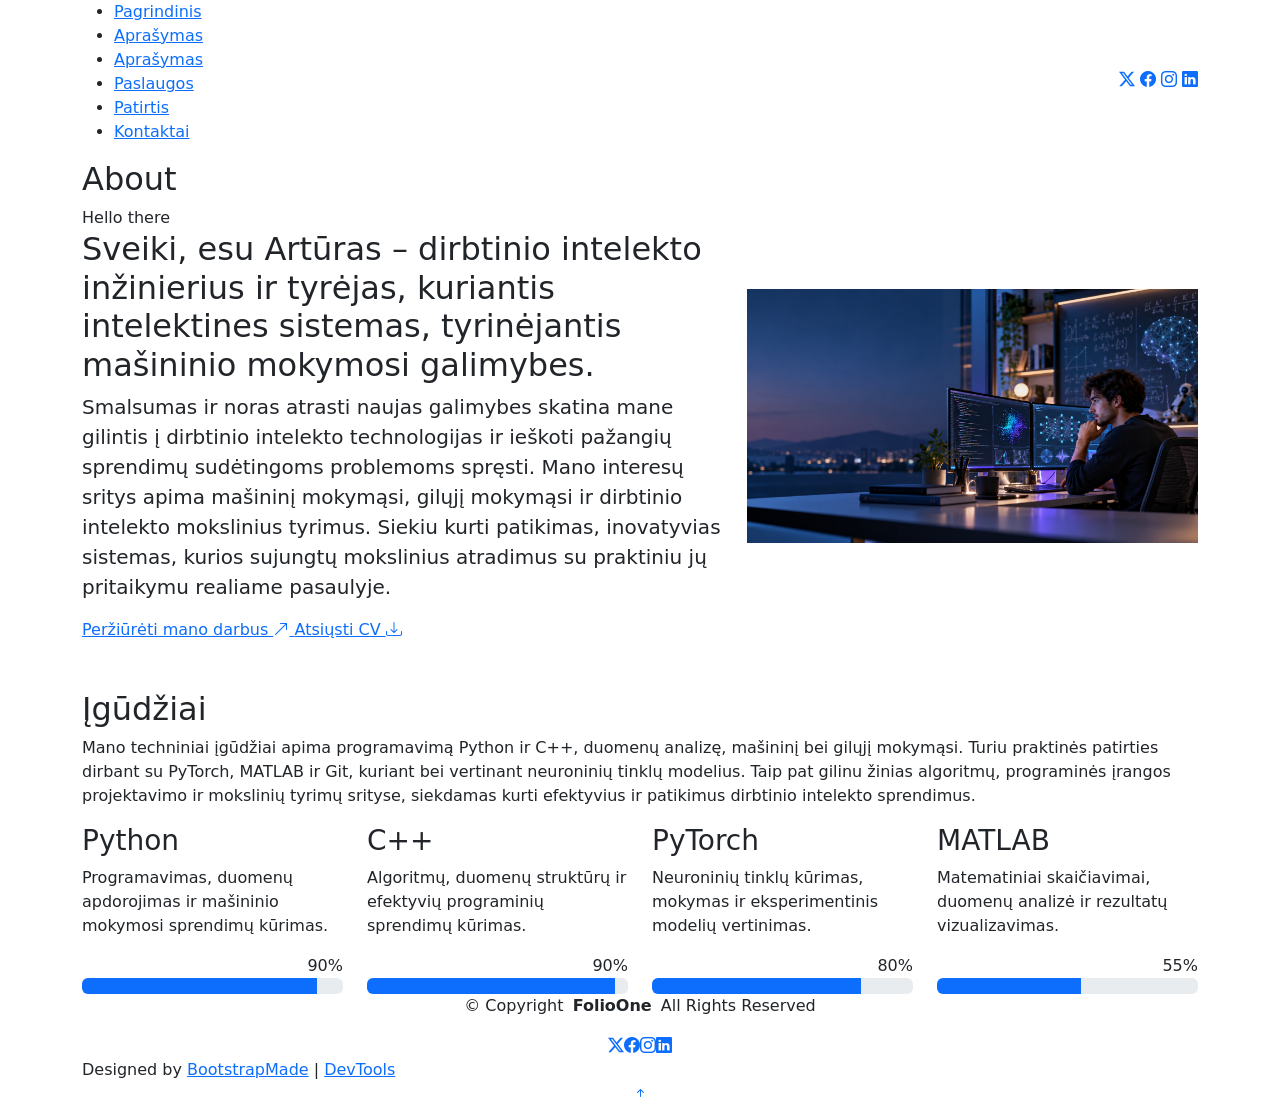
==== commit fb330aaa: "skills" ====
--- a/about.html
+++ b/about.html
@@ -85,19 +85,19 @@
           <div class="col-lg-7" data-aos="fade-right" data-aos-delay="150">
             <div class="intro-content">
               <span class="eyebrow">Hello there</span>
-              <h2 class="headline">Hi, I'm Artūras — an AI engineer and researcher exploring intelligent systems, advancing machine learning, and turning innovative ideas into real-world solutions.</h2>
+              <h2 class="headline">Sveiki, esu Artūras – dirbtinio intelekto inžinierius ir tyrėjas, kuriantis intelektines sistemas, tyrinėjantis mašininio mokymosi galimybes.</h2>
               <p class="lead">
-                I'm driven by curiosity to explore the potential of artificial intelligence and transform complex challenges into intelligent solutions. My interests span machine learning, deep learning, and AI research, with a focus on building reliable, innovative systems that bridge the gap between scientific discovery and real-world applications.
+                Smalsumas ir noras atrasti naujas galimybes skatina mane gilintis į dirbtinio intelekto technologijas ir ieškoti pažangių sprendimų sudėtingoms problemoms spręsti. Mano interesų sritys apima mašininį mokymąsi, gilųjį mokymąsi ir dirbtinio intelekto mokslinius tyrimus. Siekiu kurti patikimas, inovatyvias sistemas, kurios sujungtų mokslinius atradimus su praktiniu jų pritaikymu realiame pasaulyje.
               </p>
               <p>
               </p>
 
               <div class="cta-group">
                 <a href="#portfolio" class="btn-ghost">
-                  View My Work <i class="bi bi-arrow-up-right"></i>
+                  Peržiūrėti mano darbus <i class="bi bi-arrow-up-right"></i>
                 </a>
                 <a href="#" class="link-underline">
-                  Download Resume <i class="bi bi-download"></i>
+                  Atsiųsti CV <i class="bi bi-download"></i>
                 </a>
               </div>
             </div>
@@ -118,8 +118,8 @@
 
       <!-- Section Title -->
       <div class="container section-title" data-aos="fade-up">
-        <h2>Skills</h2>
-        <p>Necessitatibus eius consequatur ex aliquid fuga eum quidem sint consectetur velit. Sed ut perspiciatis unde omnis iste natus error sit voluptatem accusantium doloremque laudantium totam rem aperiam</p>
+        <h2>Įgūdžiai</h2>
+        <p>Mano techniniai įgūdžiai apima programavimą Python ir C++, duomenų analizę, mašininį bei gilųjį mokymąsi. Turiu praktinės patirties dirbant su PyTorch, MATLAB ir Git, kuriant bei vertinant neuroninių tinklų modelius. Taip pat gilinu žinias algoritmų, programinės įrangos projektavimo ir mokslinių tyrimų srityse, siekdamas kurti efektyvius ir patikimus dirbtinio intelekto sprendimus.</p>
       </div><!-- End Section Title -->
 
       <div class="container" data-aos="fade-up" data-aos-delay="100">
@@ -128,8 +128,8 @@
 
           <div class="col-md-6 col-lg-3" data-aos="fade-up" data-aos-delay="100">
             <div class="skill-box">
-              <h3>HTML</h3>
-              <p>Sed ut perspiciatis unde omnis iste natus error sit voluptatem.</p>
+              <h3>Python</h3>
+              <p>Programavimas, duomenų apdorojimas ir mašininio mokymosi sprendimų kūrimas.</p>
               <span class="text-end d-block">90%</span>
               <div class="progress">
                 <div class="progress-bar" role="progressbar" aria-valuenow="90" aria-valuemin="0" aria-valuemax="100"></div>
@@ -139,8 +139,8 @@
 
           <div class="col-md-6 col-lg-3" data-aos="fade-up" data-aos-delay="200">
             <div class="skill-box">
-              <h3>CSS</h3>
-              <p>Nemo enim ipsam voluptatem quia voluptas sit aspernatur.</p>
+              <h3>C++</h3>
+              <p>Algoritmų, duomenų struktūrų ir efektyvių programinių sprendimų kūrimas.</p>
               <span class="text-end d-block">90%</span>
               <div class="progress">
                 <div class="progress-bar" role="progressbar" aria-valuenow="95" aria-valuemin="0" aria-valuemax="100"></div>
@@ -150,8 +150,8 @@
 
           <div class="col-md-6 col-lg-3" data-aos="fade-up" data-aos-delay="300">
             <div class="skill-box">
-              <h3>JavaScript</h3>
-              <p>Neque porro quisquam est qui dolorem ipsum quia dolor.</p>
+              <h3>PyTorch</h3>
+              <p>Neuroninių tinklų kūrimas, mokymas ir eksperimentinis modelių vertinimas.</p>
               <span class="text-end d-block">80%</span>
               <div class="progress">
                 <div class="progress-bar" role="progressbar" aria-valuenow="80" aria-valuemin="0" aria-valuemax="100"></div>
@@ -161,8 +161,8 @@
 
           <div class="col-md-6 col-lg-3" data-aos="fade-up" data-aos-delay="400">
             <div class="skill-box">
-              <h3>Photoshop</h3>
-              <p>Quis autem vel eum iure reprehenderit qui in ea voluptate.</p>
+              <h3>MATLAB</h3>
+              <p>Matematiniai skaičiavimai, duomenų analizė ir rezultatų vizualizavimas.</p>
               <span class="text-end d-block">55%</span>
               <div class="progress">
                 <div class="progress-bar" role="progressbar" aria-valuenow="55" aria-valuemin="0" aria-valuemax="100">
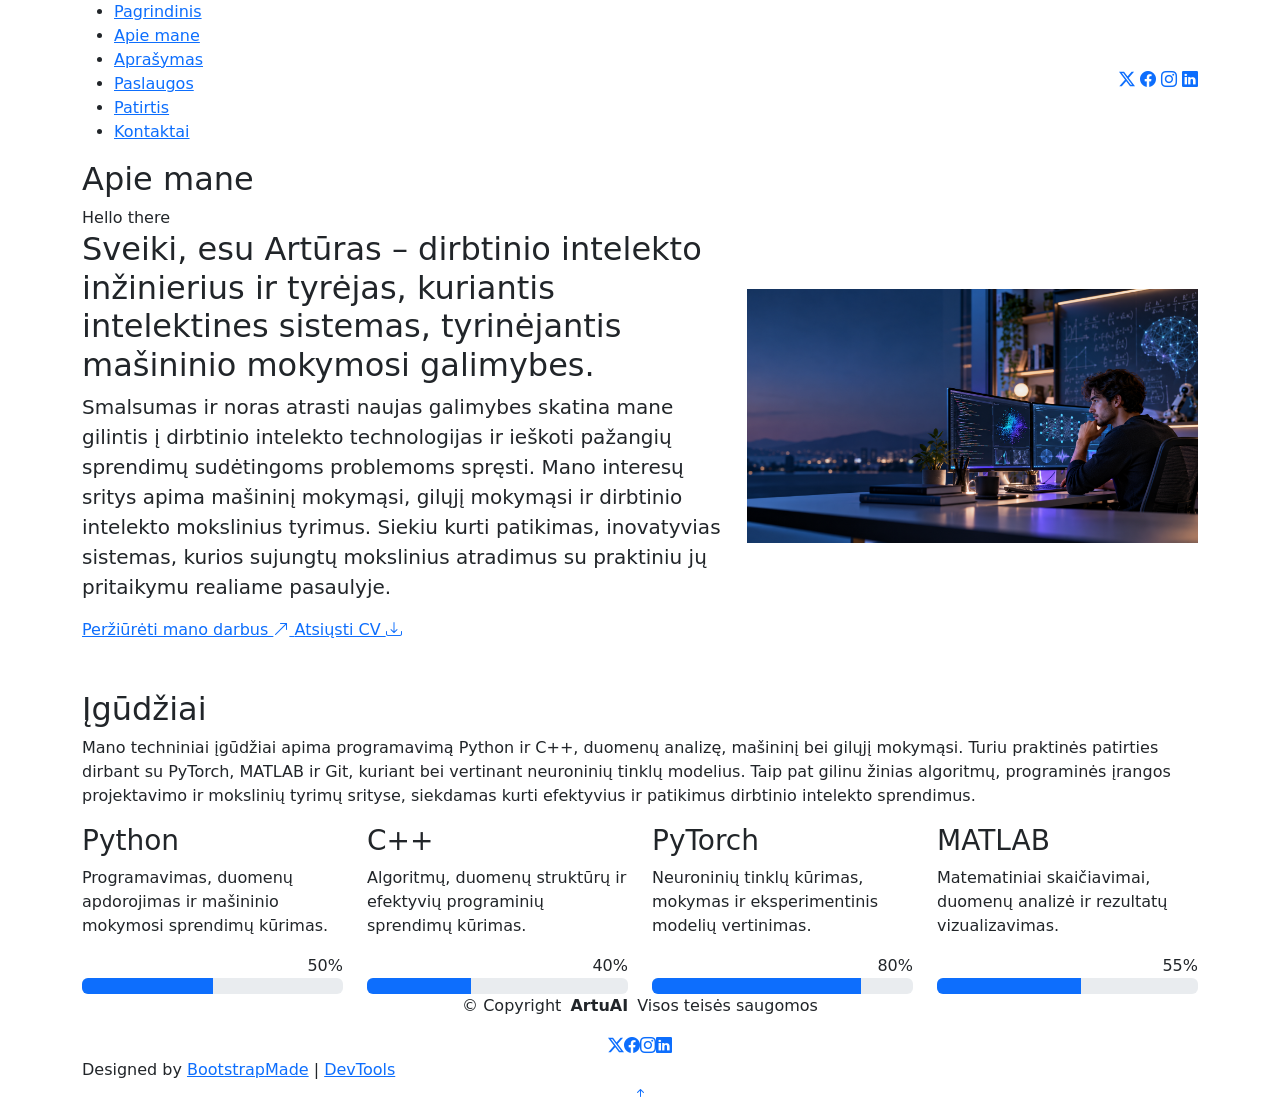
==== commit 90110b47: "about page update" ====
--- a/about.html
+++ b/about.html
@@ -4,7 +4,7 @@
 <head>
   <meta charset="utf-8">
   <meta content="width=device-width, initial-scale=1.0" name="viewport">
-  <title>About - FolioOne Bootstrap Template</title>
+  <title>Apie mane - FolioOne Bootstrap Template</title>
   <meta name="description" content="">
   <meta name="keywords" content="">
 
@@ -49,7 +49,7 @@
       <nav id="navmenu" class="navmenu">
         <ul>
           <li><a href="index.html">Pagrindinis</a></li>
-          <li><a href="about.html" class="active">Aprašymas</a></li>
+          <li><a href="about.html" class="active">Apie mane</a></li>
           <li><a href="resume.html">Aprašymas</a></li>
           <li><a href="services.html">Paslaugos</a></li>
           <li><a href="portfolio.html">Patirtis</a></li>
@@ -75,7 +75,7 @@
 
       <!-- Section Title -->
       <div class="container section-title" data-aos="fade-up">
-        <h2>About</h2>
+        <h2>Apie mane</h2>
       </div><!-- End Section Title -->
 
       <div class="container" data-aos="fade-up" data-aos-delay="100">
@@ -105,7 +105,7 @@
 
           <div class="col-lg-5" data-aos="zoom-in" data-aos-delay="250">
             <figure class="profile-figure text-center text-lg-end">
-              <img src="/assets/img/profile/a127290f-d6c8-45a0-8082-aaf39cd51b80.png" alt="Portrait of Alex" class="img-fluid profile-photo">
+              <img src="/assets/img/profile/a127290f-d6c8-45a0-8082-aaf39cd51b80.png" alt="Portrait of Artūras" class="img-fluid profile-photo">
             </figure>
           </div>
         </div>
@@ -130,9 +130,9 @@
             <div class="skill-box">
               <h3>Python</h3>
               <p>Programavimas, duomenų apdorojimas ir mašininio mokymosi sprendimų kūrimas.</p>
-              <span class="text-end d-block">90%</span>
-              <div class="progress">
-                <div class="progress-bar" role="progressbar" aria-valuenow="90" aria-valuemin="0" aria-valuemax="100"></div>
+              <span class="text-end d-block">50%</span>
+              <div class="progress">
+                <div class="progress-bar" role="progressbar" aria-valuenow="50" aria-valuemin="0" aria-valuemax="100"></div>
               </div>
             </div>
           </div>
@@ -141,9 +141,9 @@
             <div class="skill-box">
               <h3>C++</h3>
               <p>Algoritmų, duomenų struktūrų ir efektyvių programinių sprendimų kūrimas.</p>
-              <span class="text-end d-block">90%</span>
-              <div class="progress">
-                <div class="progress-bar" role="progressbar" aria-valuenow="95" aria-valuemin="0" aria-valuemax="100"></div>
+              <span class="text-end d-block">40%</span>
+              <div class="progress">
+                <div class="progress-bar" role="progressbar" aria-valuenow="40" aria-valuemin="0" aria-valuemax="100"></div>
               </div>
             </div>
           </div>
@@ -182,7 +182,7 @@
 
     <div class="container">
       <div class="copyright text-center ">
-        <p>© <span>Copyright</span> <strong class="px-1 sitename">FolioOne</strong> <span>All Rights Reserved<br></span></p>
+        <p>© <span>Copyright</span> <strong class="px-1 sitename">ArtuAI</strong> <span>Visos teisės saugomos<br></span></p>
       </div>
       <div class="social-links d-flex justify-content-center">
         <a href=""><i class="bi bi-twitter-x"></i></a>
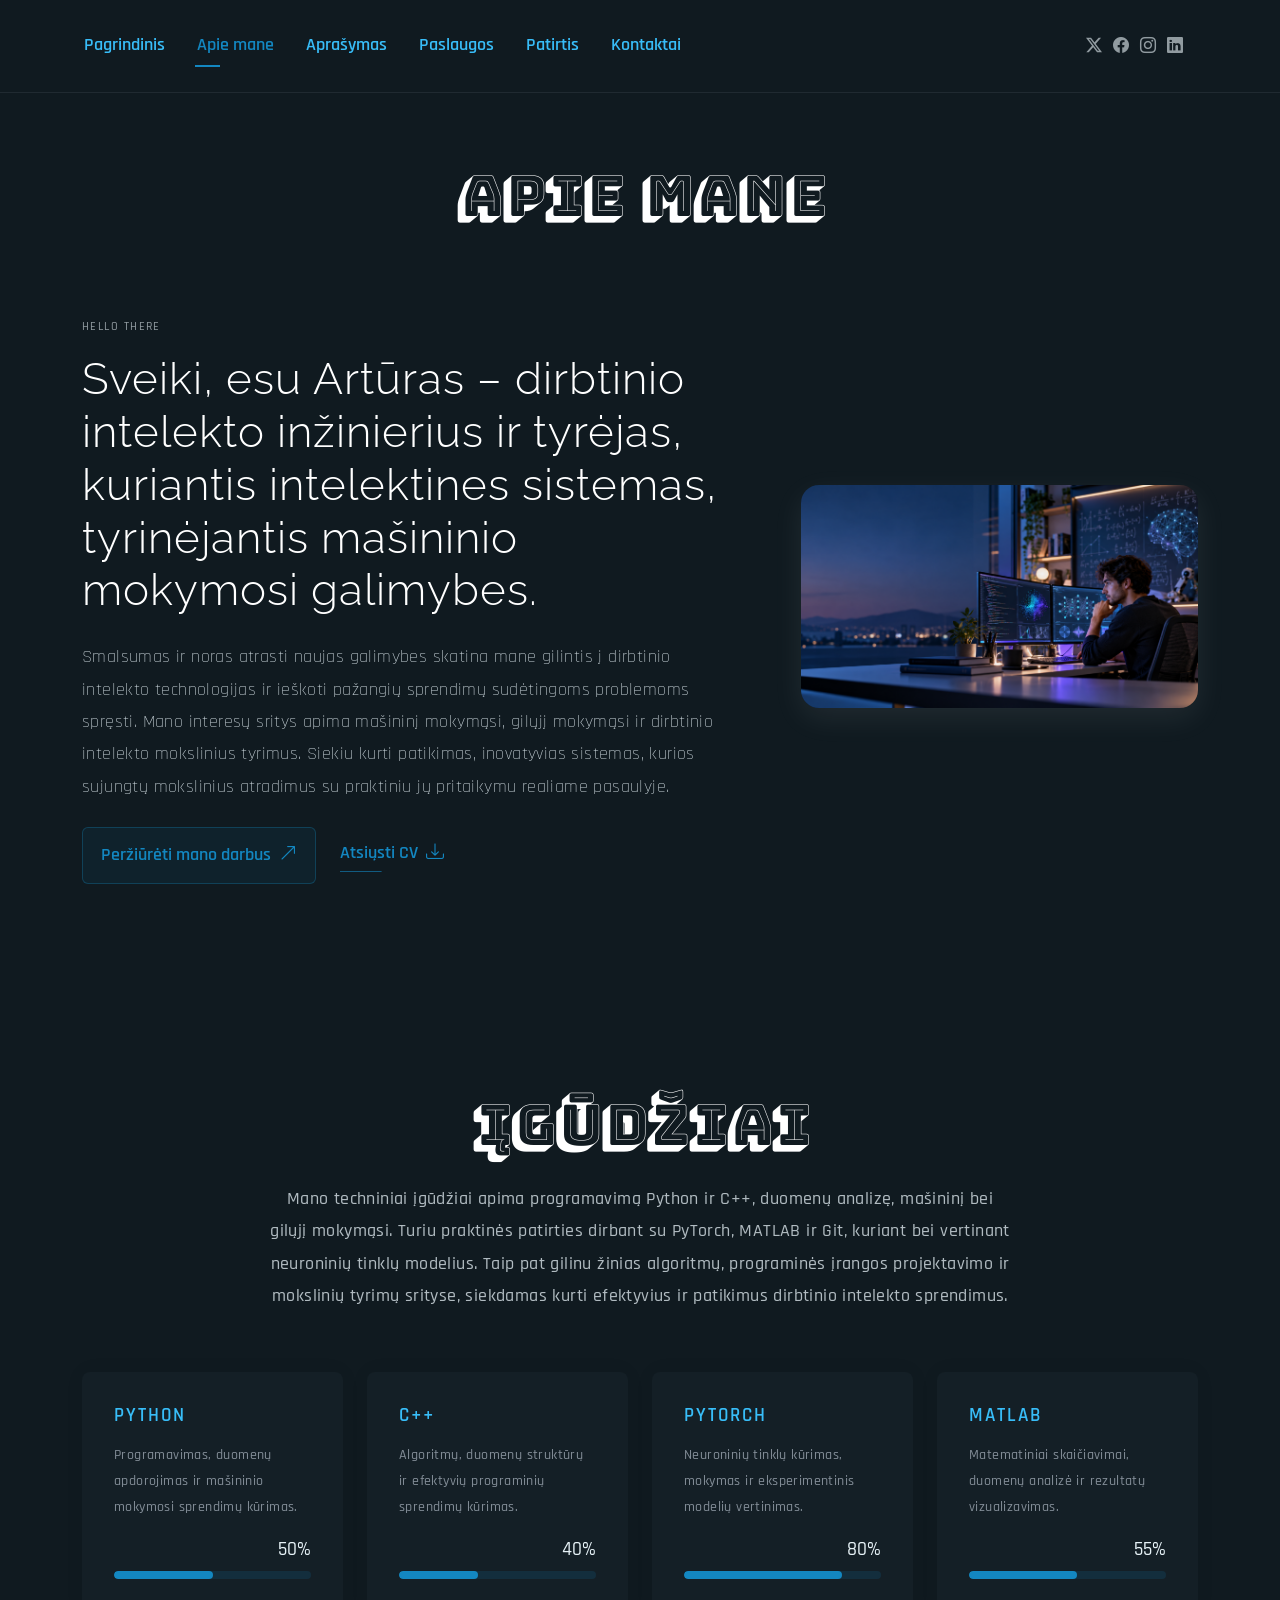
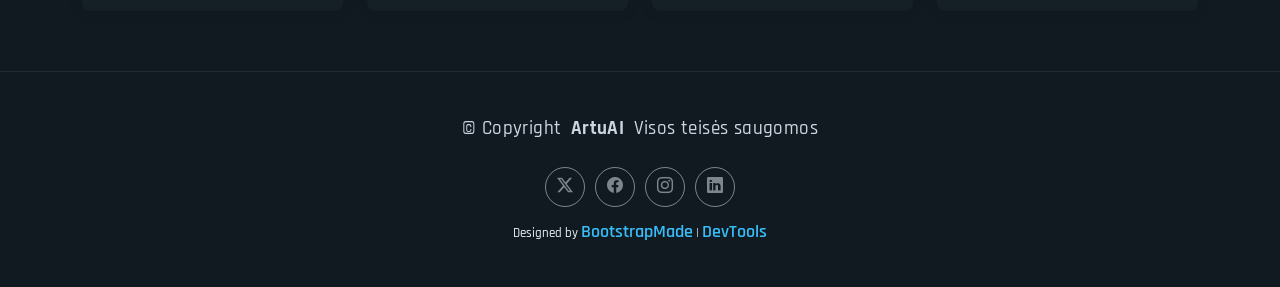
==== commit d7355b89: "CSS file update" ====
--- a/about.html
+++ b/about.html
@@ -26,6 +26,7 @@
 
   <!-- Main CSS File -->
   <link href="assets/css/main.css" rel="stylesheet">
+  <link href="/assets/css/custom.css" rel="stylesheet">
 
   <!-- =======================================================
   * Template Name: FolioOne
--- a/assets/css/main.css
+++ b/assets/css/main.css
@@ -2261,8 +2261,8 @@
 }
 
 .portfolio .portfolio-card .portfolio-img img {
-  width: 100%;
-  height: auto;
+  width: 500px;
+  height: 300px;
   transition: transform 0.5s ease;
 }
 
@@ -2346,6 +2346,7 @@
   transform: translateY(-3px);
   box-shadow: 0 5px 15px rgba(0, 0, 0, 0.1);
 }
+
 
 /*--------------------------------------------------------------
 # Portfolio Details Section
@@ -2692,6 +2693,18 @@
     width: 100%;
     text-align: center;
   }
+
+  .numbered-list {
+    list-style-type: decimal;
+    list-style-position: outside;
+    padding-left: 30px;
+    text-align: left;
+}
+
+  .numbered-list li {
+    display: list-item;
+    list-style-type: decimal;
+}
 }
 
 /*--------------------------------------------------------------
--- a/assets/css/custom.css
+++ b/assets/css/custom.css
@@ -0,0 +1,263 @@
+
+/* Nauji šriftai */
+@import url('https://fonts.googleapis.com/css2?family=Bungee+Shade&family=Rajdhani:wght@400;500;600;700&display=swap');
+
+
+/* A. Pagrindinis svetainės šriftas */
+body {
+    font-family: 'Rajdhani', sans-serif;
+    font-size: 19px;
+    font-weight: 500;
+    line-height: 1.7;
+    color: #e2e8f0;
+}
+
+
+/* B. Antraščių stiliai */
+h1, h2 {
+    font-family: 'Bungee Shade', cursive;
+    font-weight: 400;
+    letter-spacing: 1px;
+    line-height: 1.5;
+}
+
+h1 {
+    font-size: 44px;
+    color: #38bdf8;
+}
+
+h2 {
+    font-size: 34px;
+    color: #ffffff;
+}
+
+h3, h4, h5, h6 {
+    font-family: 'Rajdhani', sans-serif;
+    text-transform: uppercase;
+    letter-spacing: 2px;
+}
+
+h3 {
+    font-size: 29px;
+    font-weight: 700;
+    color: #38bdf8;
+}
+
+h4 {
+    font-size: 25px;
+    font-weight: 700;
+    color: #ffffff;
+}
+
+h5 {
+    font-size: 21px;
+    font-weight: 600;
+    color: #7dd3fc;
+}
+
+h6 {
+    font-size: 17px;
+    font-weight: 600;
+    color: #a1a1aa;
+}
+
+
+/* C. Pastraipų stilius */
+p {
+    font-family: 'Rajdhani', sans-serif;
+    font-size: 19px;
+    font-weight: 500;
+    color: #cbd5e1;
+    line-height: 1.8;
+    letter-spacing: 0.4px;
+    margin-bottom: 18px;
+}
+
+
+/* Papildomai: sąrašų tekstas */
+li {
+    font-family: 'Rajdhani', sans-serif;
+    font-size: 19px;
+    font-weight: 500;
+}
+
+
+
+/* ===================================
+   A. MYGTUKŲ STILIUS
+=================================== */
+
+button,
+.btn {
+    font-family: 'Rajdhani', sans-serif;
+    font-size: 18px;
+    font-weight: 700;
+    letter-spacing: 1.5px;
+    text-transform: uppercase;
+
+    color: #38bdf8;
+    background-color: transparent;
+    border: 2px solid #38bdf8;
+    border-radius: 6px;
+
+    padding: 12px 28px;
+    cursor: pointer;
+
+    transition: all 0.3s ease;
+}
+
+
+/* Užvedus pelės žymeklį */
+button:hover,
+.btn:hover {
+    background-color: #0284c7;
+    border-color: #7dd3fc;
+    color: #ffffff;
+
+    box-shadow: 0 0 18px #0284c7;
+    transform: translateY(-3px);
+}
+
+
+/* Paspaudus mygtuką */
+button:active,
+.btn:active {
+    background-color: #075985;
+    color: #ffffff;
+
+    transform: scale(0.96);
+    box-shadow: 0 0 5px #0284c7;
+}
+
+
+
+/* ===================================
+   B. NUORODŲ STILIUS
+=================================== */
+
+a:not(.btn) {
+    font-family: 'Rajdhani', sans-serif;
+    font-size: 18px;
+    font-weight: 600;
+
+    color: #38bdf8;
+    text-decoration: none;
+
+    border-bottom: 1px solid transparent;
+    transition: all 0.3s ease;
+}
+
+
+/* Užvedus ant nuorodos */
+a:not(.btn):hover {
+    color: #ffffff;
+    border-bottom-color: #38bdf8;
+    text-shadow: 0 0 8px #38bdf8;
+}
+
+
+/* Paspaudus nuorodą */
+a:not(.btn):active {
+    color: #7dd3fc;
+}
+
+
+
+/* =====================================
+   A. SEKCIJŲ TARPŲ KEITIMAS
+===================================== */
+
+/* Apie mane */
+#about {
+    margin-bottom: 30px;
+    padding: 70px 35px;
+}
+
+/* Patirtis */
+#resume {
+    margin-bottom: 40px;
+    padding: 80px 35px;
+}
+
+/* Atlikti darbai */
+#portfolio {
+    margin-bottom: 35px;
+    padding: 75px 35px;
+}
+
+
+/* Tarpai tarp sekcijų antraščių ir turinio */
+#about .section-title,
+#resume .section-title,
+#portfolio .section-title {
+    margin-bottom: 35px;
+    padding-bottom: 20px;
+}
+
+
+
+/* =====================================
+   B. TURINIO BLOKŲ DIZAINAS
+===================================== */
+
+/* APIE MANE */
+#about .content {
+    background-color: #1b2635;
+    padding: 30px;
+    margin-top: 20px;
+
+    border: 1px solid #38bdf8;
+    border-radius: 16px;
+
+    box-shadow: 0 8px 25px rgba(0, 0, 0, 0.35);
+}
+
+
+/* PATIRTIS */
+#resume .resume-item {
+    background-color: #1b2635;
+    padding: 25px;
+    margin-bottom: 25px;
+
+    border: 1px solid #334155;
+    border-left: 4px solid #38bdf8;
+    border-radius: 12px;
+
+    box-shadow: 0 5px 20px rgba(0, 0, 0, 0.3);
+}
+
+
+/* ATLIKTI DARBAI */
+#portfolio .portfolio-item {
+    background-color: #1b2635;
+    padding: 15px;
+    margin-bottom: 25px;
+
+    border: 1px solid #334155;
+    border-radius: 15px;
+
+    box-shadow: 0 8px 25px rgba(0, 0, 0, 0.3);
+}
+
+
+/* Paveikslėlių kampai */
+#portfolio .portfolio-item img {
+    border-radius: 10px;
+}
+
+
+
+/* Kortelių animacijos */
+#resume .resume-item,
+#portfolio .portfolio-item {
+    transition: transform 0.3s ease,
+                box-shadow 0.3s ease;
+}
+
+/* Užvedus pelę */
+#resume .resume-item:hover,
+#portfolio .portfolio-item:hover {
+    transform: translateY(-5px);
+
+    box-shadow: 0 12px 30px rgba(56, 189, 248, 0.2);
+}
